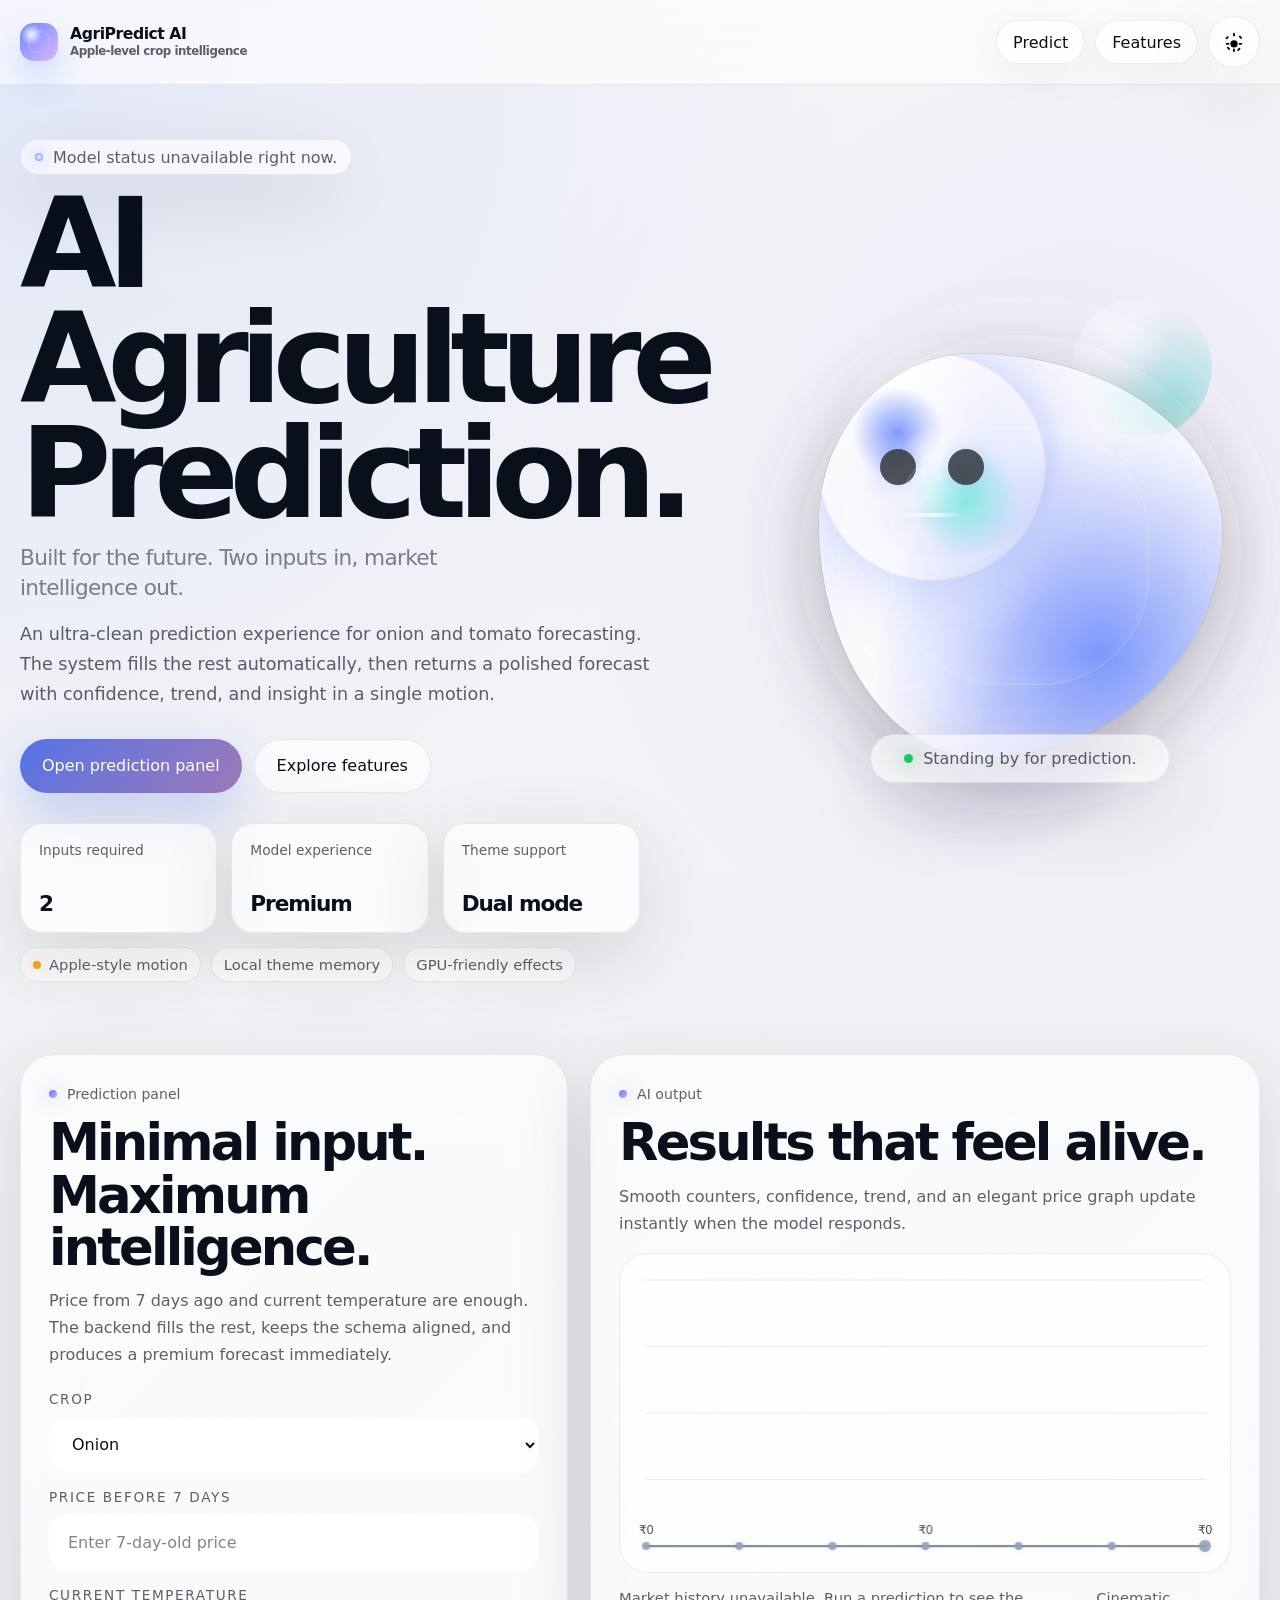
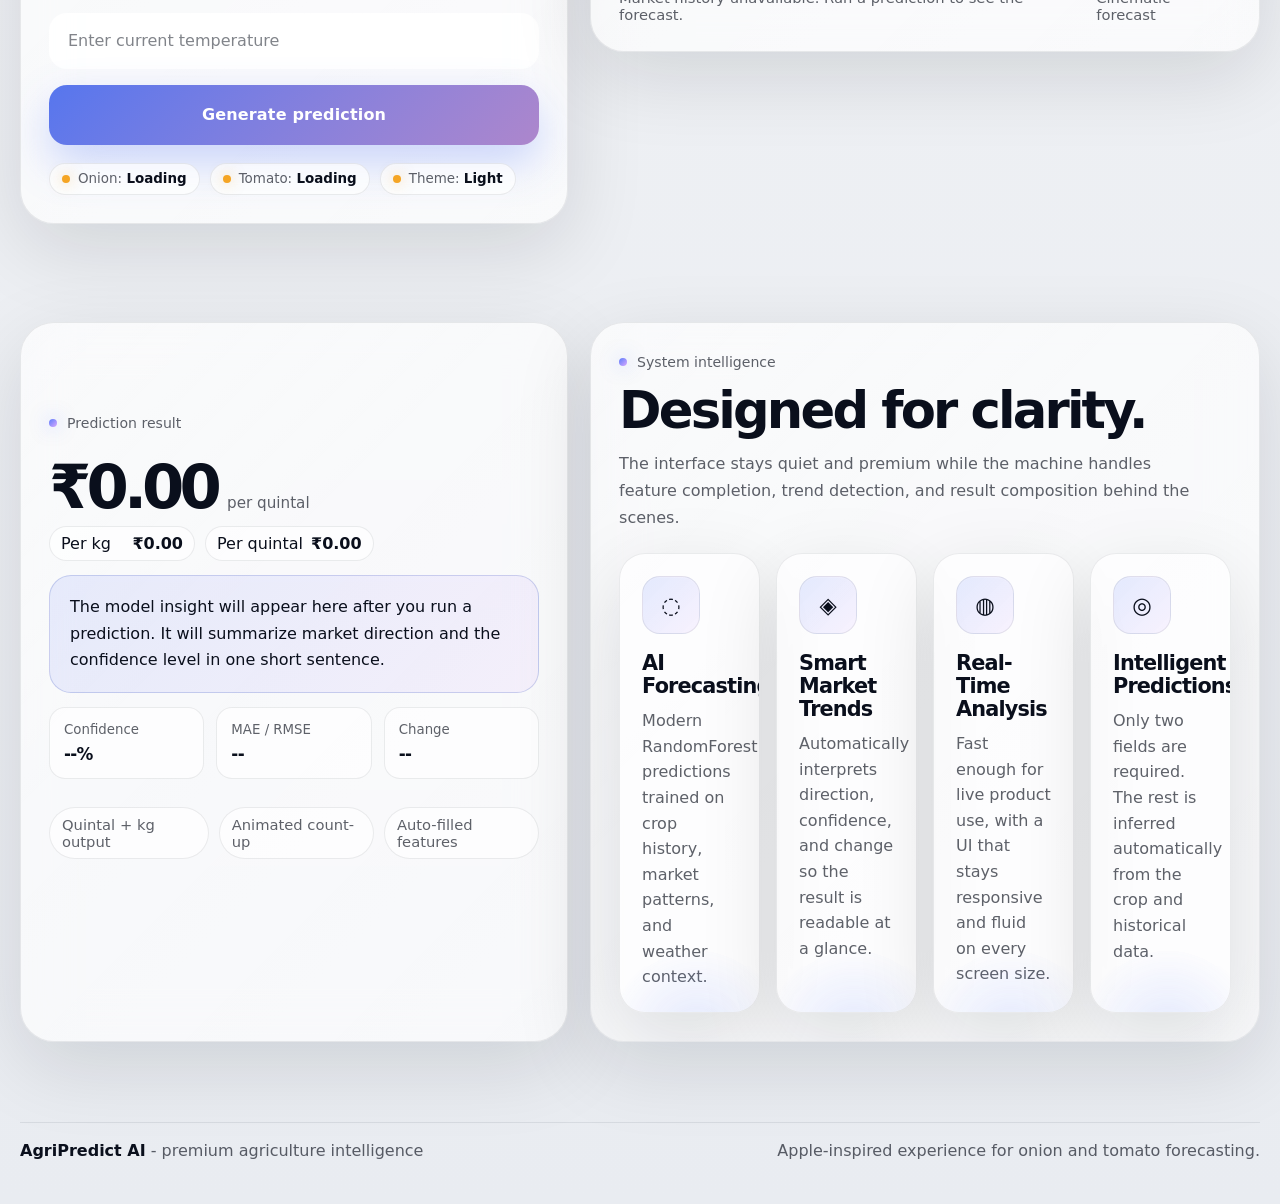
==== templates/index.html @ 0fb730ed "fix: avoid zero forecast fallback on render" ====
<!DOCTYPE html>
<html lang="en">
<head>
  <meta charset="UTF-8">
  <meta name="viewport" content="width=device-width, initial-scale=1.0">
  <meta name="color-scheme" content="light dark">
  <title>AgriPredict AI</title>
  <style>
    :root {
      --bg: #f4f5f7;
      --bg-2: #e9ecf1;
      --surface: rgba(255, 255, 255, 0.72);
      --surface-strong: rgba(255, 255, 255, 0.88);
      --text: #0a0f1c;
      --muted: rgba(10, 15, 28, 0.66);
      --line: rgba(10, 15, 28, 0.08);
      --shadow: 0 24px 80px rgba(10, 15, 28, 0.12);
      --glow: rgba(99, 102, 241, 0.16);
      --accent: #5b7cfa;
      --accent-2: #57d6c9;
      --accent-3: #d8a8ff;
      --success: #17c964;
      --warning: #f5a524;
      --radius-xl: 34px;
      --radius-lg: 26px;
      --radius-md: 18px;
      --container: 1240px;
    }

    html[data-theme="dark"] {
      --bg: #07080c;
      --bg-2: #11131a;
      --surface: rgba(10, 12, 18, 0.62);
      --surface-strong: rgba(14, 16, 24, 0.82);
      --text: #f5f7fb;
      --muted: rgba(245, 247, 251, 0.67);
      --line: rgba(255, 255, 255, 0.08);
      --shadow: 0 30px 90px rgba(0, 0, 0, 0.42);
      --glow: rgba(91, 124, 250, 0.24);
      --accent: #7b8cff;
      --accent-2: #5eead4;
      --accent-3: #c084fc;
    }

    * { box-sizing: border-box; }
    html, body { margin: 0; min-height: 100%; }
    html { scroll-behavior: smooth; }
    body {
      font-family: -apple-system, BlinkMacSystemFont, "SF Pro Display", "SF Pro Text", "Segoe UI", system-ui, sans-serif;
      background:
        radial-gradient(circle at top left, color-mix(in srgb, var(--accent) 12%, transparent) 0%, transparent 28%),
        radial-gradient(circle at 85% 15%, color-mix(in srgb, var(--accent-3) 12%, transparent) 0%, transparent 22%),
        linear-gradient(180deg, var(--bg) 0%, var(--bg-2) 100%);
      color: var(--text);
      overflow-x: hidden;
      text-rendering: optimizeLegibility;
      -webkit-font-smoothing: antialiased;
    }

    body::before {
      content: "";
      position: fixed;
      inset: 0;
      pointer-events: none;
      background:
        radial-gradient(circle at 20% 20%, rgba(255,255,255,0.08), transparent 24%),
        radial-gradient(circle at 80% 25%, rgba(255,255,255,0.05), transparent 22%),
        radial-gradient(circle at 50% 80%, rgba(255,255,255,0.06), transparent 20%);
      mix-blend-mode: screen;
      opacity: 0.5;
      z-index: 0;
    }

    body::after {
      content: "";
      position: fixed;
      inset: 0;
      pointer-events: none;
      background-image:
        linear-gradient(rgba(255,255,255,0.018) 1px, transparent 1px),
        linear-gradient(90deg, rgba(255,255,255,0.018) 1px, transparent 1px);
      background-size: 120px 120px;
      mask-image: radial-gradient(circle at center, black 20%, transparent 85%);
      opacity: 0.42;
      z-index: 0;
    }

    a { color: inherit; text-decoration: none; }
    button, input, select { font: inherit; }

    .app {
      position: relative;
      z-index: 1;
    }

    .container {
      width: min(var(--container), calc(100% - 40px));
      margin: 0 auto;
    }

    .topbar {
      position: sticky;
      top: 0;
      z-index: 20;
      backdrop-filter: blur(28px);
      background: color-mix(in srgb, var(--surface) 88%, transparent);
      border-bottom: 1px solid var(--line);
    }

    .topbar-inner {
      display: flex;
      align-items: center;
      justify-content: space-between;
      gap: 16px;
      padding: 16px 0;
    }

    .brand {
      display: inline-flex;
      align-items: center;
      gap: 12px;
      letter-spacing: -0.03em;
      font-weight: 700;
    }

    .brand-mark {
      width: 38px;
      height: 38px;
      border-radius: 14px;
      background:
        radial-gradient(circle at 30% 30%, rgba(255,255,255,0.9), transparent 28%),
        linear-gradient(135deg, color-mix(in srgb, var(--accent) 92%, white 8%), color-mix(in srgb, var(--accent-3) 84%, white 16%));
      box-shadow: 0 16px 32px color-mix(in srgb, var(--accent) 28%, transparent);
      position: relative;
      overflow: hidden;
      animation: brandFloat 5.5s ease-in-out infinite;
    }

    .brand-mark::after {
      content: "";
      position: absolute;
      inset: 8px;
      border-radius: 10px;
      border: 1px solid rgba(255,255,255,0.3);
      opacity: 0.55;
    }

    .brand-copy {
      display: flex;
      flex-direction: column;
      line-height: 1;
      align-items: flex-start;
    }

    .brand-copy strong {
      font-size: 0.98rem;
      font-weight: 700;
    }

    .brand-copy span {
      margin-top: 4px;
      font-size: 0.74rem;
      color: var(--muted);
    }

    .nav-actions {
      display: flex;
      align-items: center;
      gap: 10px;
    }

    .ghost-link, .theme-toggle {
      height: 44px;
      border: 1px solid var(--line);
      border-radius: 999px;
      padding: 0 16px;
      display: inline-flex;
      align-items: center;
      justify-content: center;
      gap: 10px;
      color: var(--text);
      background: color-mix(in srgb, var(--surface) 92%, transparent);
      backdrop-filter: blur(18px);
      box-shadow: 0 10px 40px rgba(0, 0, 0, 0.06);
      transition: transform 220ms ease, background 220ms ease, border-color 220ms ease;
    }

    .ghost-link:hover, .theme-toggle:hover {
      transform: translateY(-1px);
      border-color: color-mix(in srgb, var(--accent) 30%, var(--line));
    }

    .theme-toggle {
      width: 44px;
      padding: 0;
      cursor: pointer;
      position: relative;
      overflow: hidden;
    }

    .theme-toggle span {
      position: absolute;
      inset: 0;
      display: grid;
      place-items: center;
      transition: transform 360ms ease, opacity 360ms ease;
      font-size: 1rem;
    }

    html[data-theme="dark"] .theme-toggle .sun,
    html:not([data-theme="dark"]) .theme-toggle .moon { transform: translateY(18px); opacity: 0; }

    .hero {
      min-height: calc(100vh - 78px);
      display: grid;
      align-items: center;
      padding: 44px 0 28px;
    }

    .hero-grid {
      display: grid;
      grid-template-columns: minmax(0, 1.2fr) minmax(320px, 0.8fr);
      gap: 42px;
      align-items: center;
    }

    .eyebrow {
      display: inline-flex;
      align-items: center;
      gap: 10px;
      height: 36px;
      padding: 0 14px;
      border-radius: 999px;
      border: 1px solid var(--line);
      background: color-mix(in srgb, var(--surface) 88%, transparent);
      backdrop-filter: blur(18px);
      color: var(--muted);
      box-shadow: var(--shadow);
      transform: translateY(10px);
      animation: floatChip 4.5s ease-in-out infinite;
    }

    .eyebrow-dot {
      width: 8px;
      height: 8px;
      border-radius: 50%;
      background: radial-gradient(circle, white, var(--accent));
      box-shadow: 0 0 18px color-mix(in srgb, var(--accent) 70%, transparent);
    }

    .hero h1 {
      margin: 22px 0 0;
      font-size: clamp(3.25rem, 10vw, 7.8rem);
      line-height: 0.92;
      letter-spacing: -0.075em;
      max-width: 12ch;
      animation: textGlow 7s ease-in-out infinite;
    }

    .hero h1 .sub {
      display: block;
      margin-top: 12px;
      color: color-mix(in srgb, var(--muted) 80%, white 20%);
      font-size: clamp(1.05rem, 2vw, 1.35rem);
      letter-spacing: -0.03em;
      line-height: 1.35;
      max-width: 34ch;
      font-weight: 500;
    }

    .hero-copy {
      margin-top: 18px;
      max-width: 58ch;
      color: var(--muted);
      font-size: clamp(1rem, 1.4vw, 1.1rem);
      line-height: 1.7;
    }

    .hero-actions {
      margin-top: 30px;
      display: flex;
      flex-wrap: wrap;
      gap: 12px;
      align-items: center;
      align-content: center;
    }

    .primary-btn, .secondary-btn {
      position: relative;
      isolation: isolate;
      border: 0;
      height: 54px;
      border-radius: 999px;
      padding: 0 22px;
      cursor: pointer;
      transition: transform 220ms ease, box-shadow 220ms ease, opacity 220ms ease;
      overflow: hidden;
      display: inline-flex;
      align-items: center;
      justify-content: center;
      line-height: 1;
      white-space: nowrap;
    }

    .primary-btn {
      color: white;
      background: linear-gradient(135deg, color-mix(in srgb, var(--accent) 92%, black 8%), color-mix(in srgb, var(--accent-3) 72%, black 28%));
      box-shadow: 0 18px 50px color-mix(in srgb, var(--accent) 30%, transparent);
    }

    .secondary-btn {
      color: var(--text);
      border: 1px solid var(--line);
      background: color-mix(in srgb, var(--surface) 92%, transparent);
      backdrop-filter: blur(18px);
    }

    .primary-btn::before, .secondary-btn::before, .theme-switch::before {
      content: "";
      position: absolute;
      inset: -1px;
      background: linear-gradient(120deg, transparent 0%, rgba(255,255,255,0.38) 18%, transparent 40%);
      transform: translateX(-120%) skewX(-18deg);
      transition: transform 900ms ease;
      z-index: -1;
    }

    .primary-btn:hover, .secondary-btn:hover, .theme-switch:hover { transform: translateY(-2px); }
    .primary-btn:hover::before, .secondary-btn:hover::before, .theme-switch:hover::before { transform: translateX(120%) skewX(-18deg); }

    .hero-meta {
      margin-top: 30px;
      display: grid;
      grid-template-columns: repeat(3, minmax(0, 1fr));
      gap: 14px;
      max-width: 620px;
    }

    .meta-card {
      padding: 18px;
      border-radius: 22px;
      background: color-mix(in srgb, var(--surface) 90%, transparent);
      border: 1px solid var(--line);
      box-shadow: var(--shadow);
      backdrop-filter: blur(20px);
      min-height: 110px;
      display: flex;
      flex-direction: column;
      justify-content: space-between;
      text-align: left;
      animation: riseSoft 6s ease-in-out infinite;
    }

    .meta-card:nth-child(2) { animation-delay: 0.9s; }
    .meta-card:nth-child(3) { animation-delay: 1.8s; }

    .meta-card strong {
      display: block;
      font-size: 1.35rem;
      letter-spacing: -0.05em;
      margin-top: 28px;
      line-height: 1;
    }

    .meta-card span {
      font-size: 0.86rem;
      color: var(--muted);
    }

    .hero-visual {
      position: relative;
      min-height: 680px;
      display: grid;
      place-items: center;
      perspective: 1400px;
      transform-style: preserve-3d;
      animation: sway 9s ease-in-out infinite;
    }

    .orb-layer {
      position: absolute;
      inset: 0;
      pointer-events: none;
      transform-style: preserve-3d;
    }

    .orb {
      position: absolute;
      border-radius: 50%;
      filter: blur(0);
      transform-style: preserve-3d;
    }

    .orb.one {
      width: 220px;
      height: 220px;
      top: 18%;
      left: 12%;
      background: radial-gradient(circle at 32% 28%, rgba(255,255,255,0.85), rgba(255,255,255,0.06) 36%, transparent 58%), radial-gradient(circle at 70% 70%, rgba(91,124,250,0.56), transparent 60%);
      opacity: 0.85;
      filter: blur(2px);
      animation: drift 15s ease-in-out infinite;
    }

    .orb.two {
      width: 140px;
      height: 140px;
      right: 10%;
      top: 12%;
      background: radial-gradient(circle at 30% 30%, rgba(255,255,255,0.92), rgba(255,255,255,0.08) 40%, transparent 68%), radial-gradient(circle at 72% 72%, rgba(87,214,201,0.7), transparent 62%);
      opacity: 0.7;
      animation: drift 18s ease-in-out infinite reverse;
    }

    .orb.three {
      width: 320px;
      height: 320px;
      bottom: 6%;
      left: 8%;
      background: radial-gradient(circle at 35% 35%, rgba(255,255,255,0.36), rgba(255,255,255,0.04) 35%, transparent 60%), radial-gradient(circle at 68% 68%, rgba(216,168,255,0.36), transparent 64%);
      opacity: 0.45;
      filter: blur(10px);
      animation: drift 20s ease-in-out infinite;
    }

    .ai-core {
      position: relative;
      width: min(100%, 480px);
      aspect-ratio: 1 / 1;
      display: grid;
      place-items: center;
      transform: none;
      animation: floatCore 7s ease-in-out infinite;
    }

    .ai-shell {
      position: absolute;
      inset: 8%;
      border-radius: 38% 62% 60% 40% / 42% 44% 56% 58%;
      background:
        radial-gradient(circle at 30% 30%, rgba(255,255,255,0.95), rgba(255,255,255,0.16) 16%, transparent 40%),
        radial-gradient(circle at 70% 75%, color-mix(in srgb, var(--accent) 80%, white 20%), transparent 55%),
        linear-gradient(145deg, color-mix(in srgb, var(--surface) 86%, transparent), color-mix(in srgb, var(--surface-strong) 74%, transparent));
      box-shadow:
        inset 0 1px 0 rgba(255,255,255,0.44),
        inset 0 -26px 70px rgba(255,255,255,0.04),
        0 24px 80px rgba(0,0,0,0.24),
        0 0 0 1px var(--line);
      backdrop-filter: blur(26px);
      overflow: hidden;
      animation: breathe 6s ease-in-out infinite;
    }

    .ai-shell::before {
      content: "";
      position: absolute;
      inset: -10%;
      background:
        linear-gradient(115deg, transparent 24%, rgba(255,255,255,0.28) 45%, transparent 56%),
        radial-gradient(circle at 50% 50%, transparent 46%, rgba(255,255,255,0.1) 72%, transparent 74%);
      opacity: 0.9;
      animation: scan 6s linear infinite;
    }

    .ai-shell::after {
      content: "";
      position: absolute;
      inset: 18%;
      border-radius: 42%;
      border: 1px solid rgba(255,255,255,0.25);
      box-shadow: inset 0 0 30px rgba(255,255,255,0.08);
    }

    .ai-face {
      position: relative;
      width: 56%;
      aspect-ratio: 1;
      border-radius: 50%;
      background:
        radial-gradient(circle at 50% 45%, rgba(255,255,255,0.8), rgba(255,255,255,0.08) 18%, transparent 36%),
        radial-gradient(circle at 35% 35%, rgba(91,124,250,0.8), transparent 22%),
        radial-gradient(circle at 65% 65%, rgba(94,234,212,0.7), transparent 26%);
      box-shadow:
        0 0 0 1px rgba(255,255,255,0.18),
        0 0 70px color-mix(in srgb, var(--accent) 38%, transparent),
        inset 0 0 40px rgba(255,255,255,0.06);
      overflow: hidden;
      animation: faceFloat 4.8s ease-in-out infinite;
    }

    .ai-face::before,
    .ai-face::after {
      content: "";
      position: absolute;
      top: 42%;
      width: 16%;
      height: 16%;
      border-radius: 50%;
      background: color-mix(in srgb, var(--text) 80%, white 20%);
      box-shadow: 0 0 24px color-mix(in srgb, var(--accent) 42%, transparent);
      opacity: 0.9;
    }

    .ai-face::before { left: 27%; }
    .ai-face::after { right: 27%; }

    .ai-mouth {
      position: absolute;
      left: 50%;
      bottom: 28%;
      width: 26%;
      height: 4px;
      border-radius: 999px;
      transform: translateX(-50%);
      background: linear-gradient(90deg, transparent, rgba(255,255,255,0.92), transparent);
      box-shadow: 0 0 18px color-mix(in srgb, var(--accent) 44%, transparent);
      opacity: 0.75;
      animation: pulseMouth 2.4s ease-in-out infinite;
    }

    .ai-rings {
      position: absolute;
      inset: 0;
      display: grid;
      place-items: center;
      pointer-events: none;
    }

    .ring {
      position: absolute;
      border-radius: 50%;
      border: 1px solid rgba(255,255,255,0.18);
      box-shadow: 0 0 40px rgba(91,124,250,0.08), inset 0 0 18px rgba(255,255,255,0.06);
      animation: spin 18s linear infinite;
    }

    .ring.r1 { width: 76%; height: 76%; }
    .ring.r2 { width: 92%; height: 92%; animation-duration: 28s; animation-direction: reverse; }
    .ring.r3 { width: 108%; height: 108%; opacity: 0.48; animation-duration: 38s; }

    .ai-label {
      position: absolute;
      left: 50%;
      bottom: 12px;
      transform: translateX(-50%);
      min-width: min(86%, 300px);
      padding: 14px 18px;
      border-radius: 999px;
      border: 1px solid var(--line);
      background: color-mix(in srgb, var(--surface) 92%, transparent);
      backdrop-filter: blur(18px);
      text-align: center;
      color: var(--muted);
      box-shadow: var(--shadow);
      display: flex;
      align-items: center;
      justify-content: center;
      gap: 10px;
    }

    .label-dot {
      width: 9px;
      height: 9px;
      border-radius: 50%;
      background: var(--success);
      box-shadow: 0 0 18px color-mix(in srgb, var(--success) 60%, transparent);
    }

    .section {
      padding: 44px 0;
    }

    .panel-grid {
      display: grid;
      grid-template-columns: minmax(0, 0.9fr) minmax(0, 1.1fr);
      gap: 22px;
      align-items: start;
    }

    .glass-card {
      position: relative;
      border: 1px solid var(--line);
      border-radius: var(--radius-xl);
      background: color-mix(in srgb, var(--surface) 92%, transparent);
      backdrop-filter: blur(24px);
      box-shadow: var(--shadow);
      overflow: hidden;
      transition: transform 240ms ease, border-color 240ms ease, box-shadow 240ms ease;
    }

    .glass-card:hover {
      transform: translateY(-4px);
      border-color: color-mix(in srgb, var(--accent) 24%, var(--line));
      box-shadow: 0 34px 90px rgba(0, 0, 0, 0.18);
    }

    .glass-card::before {
      content: "";
      position: absolute;
      inset: 0;
      background: linear-gradient(135deg, rgba(255,255,255,0.16), transparent 40%, rgba(255,255,255,0.08));
      pointer-events: none;
      opacity: 0.75;
    }

    .glass-card-inner {
      position: relative;
      padding: 28px;
    }

    .glass-card-inner > * {
      animation: contentRise 850ms cubic-bezier(0.2, 0.8, 0.2, 1) both;
    }

    .glass-card-inner > *:nth-child(2) { animation-delay: 60ms; }
    .glass-card-inner > *:nth-child(3) { animation-delay: 120ms; }
    .glass-card-inner > *:nth-child(4) { animation-delay: 180ms; }

    .section-kicker {
      display: inline-flex;
      align-items: center;
      gap: 10px;
      font-size: 0.88rem;
      color: var(--muted);
      margin-bottom: 14px;
    }

    .section-kicker::before {
      content: "";
      width: 8px;
      height: 8px;
      border-radius: 50%;
      background: linear-gradient(135deg, var(--accent), var(--accent-3));
      box-shadow: 0 0 18px color-mix(in srgb, var(--accent) 50%, transparent);
    }

    .section-title {
      margin: 0;
      font-size: clamp(2rem, 4vw, 3.2rem);
      line-height: 1.02;
      letter-spacing: -0.055em;
    }

    .section-copy {
      margin: 14px 0 0;
      color: var(--muted);
      line-height: 1.7;
      max-width: 58ch;
    }

    .form-grid {
      display: grid;
      gap: 16px;
      margin-top: 22px;
    }

    .field {
      display: grid;
      gap: 10px;
    }

    .field label {
      font-size: 0.85rem;
      text-transform: uppercase;
      letter-spacing: 0.12em;
      color: var(--muted);
    }

    .input-shell {
      position: relative;
    }

    .input-shell::after {
      content: "";
      position: absolute;
      inset: 0;
      border-radius: 18px;
      padding: 1px;
      background: linear-gradient(135deg, rgba(255,255,255,0.16), transparent 50%, rgba(255,255,255,0.12));
      -webkit-mask: linear-gradient(#000 0 0) content-box, linear-gradient(#000 0 0);
      -webkit-mask-composite: xor;
      mask-composite: exclude;
      pointer-events: none;
    }

    .input-shell input, .input-shell select {
      width: 100%;
      height: 56px;
      border: 1px solid rgba(255,255,255,0.04);
      border-radius: 18px;
      background: color-mix(in srgb, var(--surface-strong) 96%, transparent);
      color: var(--text);
      padding: 0 18px;
      outline: none;
      box-shadow: inset 0 1px 0 rgba(255,255,255,0.08);
      transition: transform 180ms ease, box-shadow 180ms ease, border-color 180ms ease;
    }

    .input-shell input::placeholder { color: color-mix(in srgb, var(--muted) 78%, transparent); }
    .input-shell input:focus, .input-shell select:focus {
      border-color: color-mix(in srgb, var(--accent) 40%, var(--line));
      box-shadow: 0 0 0 6px color-mix(in srgb, var(--accent) 15%, transparent), inset 0 1px 0 rgba(255,255,255,0.08);
      transform: translateY(-1px);
    }

    .predict-btn {
      width: 100%;
      height: 60px;
      border: 0;
      border-radius: 18px;
      cursor: pointer;
      color: white;
      font-weight: 700;
      letter-spacing: 0.01em;
      background: linear-gradient(135deg, color-mix(in srgb, var(--accent) 95%, black 5%), color-mix(in srgb, var(--accent-3) 80%, black 20%));
      box-shadow: 0 18px 44px color-mix(in srgb, var(--accent) 30%, transparent);
      transition: transform 180ms ease, box-shadow 180ms ease, opacity 180ms ease;
      position: relative;
      overflow: hidden;
    }

    .predict-btn span { position: relative; z-index: 1; }
    .predict-btn .loader {
      display: none;
      width: 18px;
      height: 18px;
      border-radius: 50%;
      border: 2px solid rgba(255,255,255,0.28);
      border-top-color: white;
      animation: spin 0.9s linear infinite;
      margin-right: 10px;
      vertical-align: middle;
    }
    .predict-btn.is-loading .loader { display: inline-block; }
    .predict-btn.is-loading { opacity: 0.92; cursor: progress; }

    .status-row {
      display: flex;
      flex-wrap: wrap;
      gap: 10px;
      margin-top: 18px;
    }

    .status-chip {
      height: 32px;
      display: inline-flex;
      align-items: center;
      gap: 8px;
      padding: 0 12px;
      border-radius: 999px;
      border: 1px solid var(--line);
      background: color-mix(in srgb, var(--surface) 92%, transparent);
      color: var(--muted);
      font-size: 0.84rem;
      line-height: 1;
    }

    .status-chip strong { color: var(--text); }
    .status-dot {
      width: 8px;
      height: 8px;
      border-radius: 50%;
      background: var(--warning);
      box-shadow: 0 0 14px color-mix(in srgb, var(--warning) 50%, transparent);
    }
    .status-chip.ready .status-dot { background: var(--success); box-shadow: 0 0 14px color-mix(in srgb, var(--success) 50%, transparent); }

    .results-layout {
      display: grid;
      grid-template-columns: minmax(0, 0.9fr) minmax(0, 1.1fr);
      gap: 22px;
      margin-top: 10px;
      align-items: stretch;
    }

    .price-hero {
      display: grid;
      gap: 14px;
      padding-top: 0;
    }

    .price-value {
      display: flex;
      align-items: baseline;
      gap: 10px;
      flex-wrap: wrap;
    }

    .price-main {
      display: flex;
      align-items: baseline;
      gap: 10px;
      flex-wrap: wrap;
    }

    .price-value strong {
      font-size: clamp(2.2rem, 5vw, 3.8rem);
      letter-spacing: -0.08em;
      line-height: 0.95;
      animation: countGlow 6s ease-in-out infinite;
    }

    .price-value span {
      font-size: 0.95rem;
      color: var(--muted);
    }

    .price-unit {
      display: inline-flex;
      align-items: baseline;
      gap: 8px;
      font-size: 1rem;
      color: var(--muted);
      white-space: nowrap;
    }

    .price-unit strong {
      font-size: 1.05rem;
      letter-spacing: -0.04em;
      line-height: 1;
      animation: countGlow 6s ease-in-out infinite;
    }

    .price-secondary {
      display: flex;
      gap: 10px;
      margin-top: -4px;
      flex-wrap: wrap;
    }

    .price-secondary .pill {
      justify-content: space-between;
      min-width: 146px;
      padding: 7px 11px;
    }

    .insight {
      padding: 18px 18px 18px 20px;
      border-radius: 22px;
      background: linear-gradient(135deg, color-mix(in srgb, var(--accent) 12%, transparent), color-mix(in srgb, var(--accent-3) 12%, transparent));
      border: 1px solid color-mix(in srgb, var(--accent) 18%, var(--line));
      color: var(--text);
      line-height: 1.65;
    }

    .mini-stats {
      display: grid;
      grid-template-columns: repeat(3, minmax(0, 1fr));
      gap: 12px;
    }

    .stat {
      padding: 12px 14px;
      border-radius: 16px;
      border: 1px solid var(--line);
      background: color-mix(in srgb, var(--surface) 92%, transparent);
      display: flex;
      flex-direction: column;
      justify-content: center;
      min-height: 72px;
    }

    .stat small {
      display: block;
      color: var(--muted);
      margin-bottom: 8px;
      line-height: 1.2;
    }

    .stat strong {
      font-size: 1.05rem;
      letter-spacing: -0.04em;
      line-height: 1;
    }

    .compact-result {
      position: sticky;
      top: 92px;
      z-index: 2;
    }

    .compact-result .glass-card-inner {
      padding: 22px;
    }

    .chart-card {
      display: grid;
      gap: 16px;
      min-height: 100%;
    }

    .chart-wrap {
      position: relative;
      height: 320px;
      border-radius: 28px;
      overflow: hidden;
      background:
        radial-gradient(circle at 30% 25%, rgba(255,255,255,0.1), transparent 24%),
        linear-gradient(180deg, color-mix(in srgb, var(--surface-strong) 82%, transparent), color-mix(in srgb, var(--surface) 92%, transparent));
      border: 1px solid var(--line);
      animation: chartFloat 7s ease-in-out infinite;
    }

    canvas {
      display: block;
      width: 100%;
      height: 100%;
    }

    .chart-caption {
      display: flex;
      justify-content: space-between;
      gap: 16px;
      color: var(--muted);
      font-size: 0.92rem;
    }

    .features-grid {
      display: grid;
      grid-template-columns: repeat(4, minmax(0, 1fr));
      gap: 16px;
      margin-top: 22px;
    }

    .feature {
      min-height: 220px;
      padding: 22px;
      border-radius: 26px;
      border: 1px solid var(--line);
      background: color-mix(in srgb, var(--surface) 90%, transparent);
      backdrop-filter: blur(22px);
      box-shadow: var(--shadow);
      position: relative;
      overflow: hidden;
      transform-style: preserve-3d;
      transition: transform 180ms ease, border-color 180ms ease;
      animation: featureRise 8s ease-in-out infinite;
    }

    .feature:nth-child(2) { animation-delay: 0.4s; }
    .feature:nth-child(3) { animation-delay: 0.8s; }
    .feature:nth-child(4) { animation-delay: 1.2s; }

    .feature::before {
      content: "";
      position: absolute;
      inset: auto -20% -25% auto;
      width: 180px;
      height: 180px;
      border-radius: 50%;
      background: radial-gradient(circle, color-mix(in srgb, var(--accent) 20%, transparent), transparent 70%);
      filter: blur(4px);
      opacity: 0.8;
    }

    .feature:hover {
      transform: translateY(-4px);
      border-color: color-mix(in srgb, var(--accent) 30%, var(--line));
    }

    .feature-icon {
      width: 58px;
      height: 58px;
      border-radius: 18px;
      display: grid;
      place-items: center;
      background: linear-gradient(135deg, color-mix(in srgb, var(--accent) 16%, transparent), color-mix(in srgb, var(--accent-3) 14%, transparent));
      border: 1px solid var(--line);
      margin-bottom: 18px;
      box-shadow: inset 0 1px 0 rgba(255,255,255,0.12);
      font-size: 1.4rem;
    }

    .feature h3 {
      margin: 0 0 10px;
      font-size: 1.3rem;
      letter-spacing: -0.04em;
      line-height: 1.1;
    }

    .feature p {
      margin: 0;
      color: var(--muted);
      line-height: 1.6;
    }

    .footer {
      padding: 36px 0 44px;
      color: var(--muted);
    }

    .footer-inner {
      display: flex;
      align-items: center;
      justify-content: space-between;
      gap: 16px;
      padding-top: 18px;
      border-top: 1px solid var(--line);
      flex-wrap: wrap;
    }

    .footer strong { color: var(--text); }

    .reveal {
      opacity: 0;
      transform: translateY(24px);
      filter: blur(10px);
      transition: opacity 900ms cubic-bezier(0.2, 0.8, 0.2, 1), transform 900ms cubic-bezier(0.2, 0.8, 0.2, 1), filter 900ms cubic-bezier(0.2, 0.8, 0.2, 1);
    }

    .reveal.visible {
      opacity: 1;
      transform: translateY(0);
      filter: blur(0);
    }

    .theme-switch {
      width: 52px;
      height: 52px;
      border-radius: 50%;
      border: 1px solid var(--line);
      background: color-mix(in srgb, var(--surface) 92%, transparent);
      display: inline-grid;
      place-items: center;
      cursor: pointer;
      box-shadow: var(--shadow);
      position: relative;
      overflow: hidden;
    }

    .theme-switch svg {
      width: 22px;
      height: 22px;
      fill: currentColor;
      transition: transform 400ms ease, opacity 300ms ease;
    }

    .theme-switch .icon-dark { opacity: 0; transform: rotate(-90deg) scale(0.6); position: absolute; }
    html[data-theme="dark"] .theme-switch .icon-light { opacity: 0; transform: rotate(90deg) scale(0.6); }
    html[data-theme="dark"] .theme-switch .icon-dark { opacity: 1; transform: rotate(0deg) scale(1); }

    .hint-line {
      margin-top: 14px;
      display: flex;
      gap: 10px;
      align-items: center;
      color: var(--muted);
      font-size: 0.92rem;
    }

    .pill {
      display: inline-flex;
      align-items: center;
      gap: 8px;
      padding: 8px 12px;
      border-radius: 999px;
      border: 1px solid var(--line);
      background: color-mix(in srgb, var(--surface) 92%, transparent);
      animation: pillPulse 8s ease-in-out infinite;
    }

    .sparkline {
      position: absolute;
      inset: 0;
      opacity: 0.88;
      pointer-events: none;
    }

    .mobile-only { display: none; }

    @media (max-width: 1120px) {
      .hero-grid, .panel-grid, .results-layout {
        grid-template-columns: 1fr;
      }
      .hero-visual {
        min-height: 540px;
      }
      .features-grid {
        grid-template-columns: repeat(2, minmax(0, 1fr));
      }
    }

    @media (max-width: 720px) {
      .container { width: min(var(--container), calc(100% - 28px)); }
      .topbar-inner { padding: 12px 0; }
      .ghost-link { display: none; }
      .hero { padding-top: 28px; }
      .hero h1 { max-width: 10ch; }
      .hero-meta { grid-template-columns: 1fr; }
      .features-grid { grid-template-columns: 1fr; }
      .mini-stats { grid-template-columns: 1fr; }
      .ai-core { width: min(100%, 360px); }
      .hero-visual { min-height: 420px; }
      .glass-card-inner { padding: 22px; }
      .chart-wrap { height: 260px; }
      .footer-inner { flex-direction: column; align-items: flex-start; }
      .mobile-only { display: inline; }
    }

    @media (prefers-reduced-motion: reduce) {
      *, *::before, *::after {
        animation-duration: 0.001ms !important;
        animation-iteration-count: 1 !important;
        transition-duration: 0.001ms !important;
        scroll-behavior: auto !important;
      }
    }

    @keyframes drift {
      0%, 100% { transform: translate3d(0, 0, 0) scale(1); }
      25% { transform: translate3d(14px, -18px, 0) scale(1.03); }
      50% { transform: translate3d(-12px, 10px, 0) scale(0.98); }
      75% { transform: translate3d(10px, 16px, 0) scale(1.02); }
    }

    @keyframes breathe {
      0%, 100% { transform: scale(1); }
      50% { transform: scale(1.025); }
    }

    @keyframes faceFloat {
      0%, 100% { transform: translateY(0px); }
      50% { transform: translateY(-9px); }
    }

    @keyframes spin {
      from { transform: rotate(0deg); }
      to { transform: rotate(360deg); }
    }

    @keyframes scan {
      0% { transform: translateY(-20%) rotate(12deg); opacity: 0.2; }
      50% { opacity: 0.72; }
      100% { transform: translateY(20%) rotate(12deg); opacity: 0.24; }
    }

    @keyframes pulseMouth {
      0%, 100% { transform: translateX(-50%) scaleX(1); opacity: 0.7; }
      50% { transform: translateX(-50%) scaleX(0.72); opacity: 1; }
    }

    @keyframes brandFloat {
      0%, 100% { transform: translateY(0); }
      50% { transform: translateY(-3px); }
    }

    @keyframes floatChip {
      0%, 100% { transform: translateY(10px); }
      50% { transform: translateY(4px); }
    }

    @keyframes textGlow {
      0%, 100% { text-shadow: 0 0 0 rgba(0,0,0,0); }
      50% { text-shadow: 0 0 28px color-mix(in srgb, var(--accent) 16%, transparent); }
    }

    @keyframes riseSoft {
      0%, 100% { transform: translateY(0); }
      50% { transform: translateY(-4px); }
    }

    @keyframes sway {
      0%, 100% { transform: translateY(0) rotateY(0deg); }
      50% { transform: translateY(-6px) rotateY(-3deg); }
    }

    @keyframes floatCore {
      0%, 100% { transform: translateY(0px); }
      50% { transform: translateY(-8px); }
    }

    @keyframes revealUp {
      from { opacity: 0; transform: translateY(24px) scale(0.98); filter: blur(10px); }
      to { opacity: 1; transform: translateY(0) scale(1); filter: blur(0); }
    }

    @keyframes contentRise {
      from { opacity: 0; transform: translateY(18px); }
      to { opacity: 1; transform: translateY(0); }
    }

    @keyframes chartFloat {
      0%, 100% { transform: translateY(0); }
      50% { transform: translateY(-5px); }
    }

    @keyframes featureRise {
      0%, 100% { transform: translateY(0); }
      50% { transform: translateY(-4px); }
    }

    @keyframes countGlow {
      0%, 100% { filter: drop-shadow(0 0 0 rgba(0,0,0,0)); }
      50% { filter: drop-shadow(0 0 18px color-mix(in srgb, var(--accent) 20%, transparent)); }
    }

    @keyframes pillPulse {
      0%, 100% { transform: translateY(0); }
      50% { transform: translateY(-2px); }
    }
  </style>
</head>
<body>
  <div class="app">
    <header class="topbar">
      <div class="container topbar-inner">
        <a class="brand" href="#top" aria-label="AgriPredict AI home">
          <span class="brand-mark" aria-hidden="true"></span>
          <span class="brand-copy">
            <strong>AgriPredict AI</strong>
            <span>Apple-level crop intelligence</span>
          </span>
        </a>

        <div class="nav-actions">
          <a class="ghost-link" href="#predict">Predict</a>
          <a class="ghost-link" href="#features">Features</a>
          <button class="theme-switch" id="themeSwitch" type="button" aria-label="Toggle theme">
            <svg class="icon-light" viewBox="0 0 24 24" aria-hidden="true">
              <path d="M12 2a1 1 0 0 1 1 1v2a1 1 0 1 1-2 0V3a1 1 0 0 1 1-1Zm0 16a4 4 0 1 0 0-8 4 4 0 0 0 0 8Zm8-5a1 1 0 1 1 0 2h-2a1 1 0 1 1 0-2h2ZM6 13a1 1 0 1 1 0 2H4a1 1 0 1 1 0-2h2Zm11.657-7.657a1 1 0 0 1 1.414 0l1.414 1.414a1 1 0 0 1-1.414 1.414l-1.414-1.414a1 1 0 0 1 0-1.414ZM4.515 17.485a1 1 0 0 1 1.414 0l1.414 1.414a1 1 0 1 1-1.414 1.414l-1.414-1.414a1 1 0 0 1 0-1.414ZM12 19a1 1 0 0 1 1 1v2a1 1 0 1 1-2 0v-2a1 1 0 0 1 1-1ZM5.929 5.929a1 1 0 0 1 0 1.414L4.515 8.757A1 1 0 1 1 3.1 7.343l1.414-1.414a1 1 0 0 1 1.415 0Zm12.728 12.728a1 1 0 0 1 0 1.414l-1.414 1.414a1 1 0 0 1-1.414-1.414l1.414-1.414a1 1 0 0 1 1.414 0Z"></path>
            </svg>
            <svg class="icon-dark" viewBox="0 0 24 24" aria-hidden="true">
              <path d="M21 13.3A8.5 8.5 0 0 1 10.7 3a1 1 0 0 0-1.2 1.2A7 7 0 1 0 19.8 14.5a1 1 0 0 0-1.2-1.2Z"></path>
            </svg>
          </button>
        </div>
      </div>
    </header>

    <main id="top">
      <section class="hero">
        <div class="container hero-grid">
          <div class="reveal" data-reveal>
            <div class="eyebrow"><span class="eyebrow-dot"></span><span id="modelStatusText">Checking intelligence layer...</span></div>
            <h1>AI Agriculture Prediction.<span class="sub">Built for the future. Two inputs in, market intelligence out.</span></h1>
            <p class="hero-copy">An ultra-clean prediction experience for onion and tomato forecasting. The system fills the rest automatically, then returns a polished forecast with confidence, trend, and insight in a single motion.</p>
            <div class="hero-actions">
              <a href="#predict" class="primary-btn">Open prediction panel</a>
              <a href="#features" class="secondary-btn">Explore features</a>
            </div>
            <div class="hero-meta">
              <div class="meta-card">
                <span>Inputs required</span>
                <strong>2</strong>
              </div>
              <div class="meta-card">
                <span>Model experience</span>
                <strong>Premium</strong>
              </div>
              <div class="meta-card">
                <span>Theme support</span>
                <strong>Dual mode</strong>
              </div>
            </div>
            <div class="hint-line">
              <span class="pill"><span class="status-dot"></span> Apple-style motion</span>
              <span class="pill">Local theme memory</span>
              <span class="pill">GPU-friendly effects</span>
            </div>
          </div>

          <div class="hero-visual reveal" data-reveal>
            <div class="orb-layer" aria-hidden="true">
              <div class="orb one"></div>
              <div class="orb two"></div>
              <div class="orb three"></div>
            </div>

            <div class="ai-core" id="aiCore">
              <div class="ai-rings">
                <div class="ring r1"></div>
                <div class="ring r2"></div>
                <div class="ring r3"></div>
              </div>
              <div class="ai-shell">
                <div class="ai-face">
                  <div class="ai-mouth"></div>
                </div>
              </div>
              <div class="ai-label" id="aiLabel">
                <span class="label-dot"></span>
                <span id="aiMessage">Standing by for prediction.</span>
              </div>
            </div>
          </div>
        </div>
      </section>

      <section class="section" id="predict">
        <div class="container panel-grid">
          <div class="glass-card reveal" data-reveal>
            <div class="glass-card-inner">
              <div class="section-kicker">Prediction panel</div>
              <h2 class="section-title">Minimal input. Maximum intelligence.</h2>
              <p class="section-copy">Price from 7 days ago and current temperature are enough. The backend fills the rest, keeps the schema aligned, and produces a premium forecast immediately.</p>

              <div class="form-grid">
                <div class="field">
                  <label for="commodity">Crop</label>
                  <div class="input-shell"><select id="commodity"><option value="Onion">Onion</option><option value="Tomato">Tomato</option></select></div>
                </div>
                <div class="field">
                  <label for="priceLag7">Price before 7 days</label>
                  <div class="input-shell"><input id="priceLag7" type="number" min="0" step="0.01" placeholder="Enter 7-day-old price"></div>
                </div>
                <div class="field">
                  <label for="tempMean">Current temperature</label>
                  <div class="input-shell"><input id="tempMean" type="number" step="0.1" placeholder="Enter current temperature"></div>
                </div>
                <button class="predict-btn" id="predictBtn" type="button"><span class="loader" aria-hidden="true"></span><span>Generate prediction</span></button>
              </div>

              <div class="status-row" aria-live="polite">
                <div class="status-chip" id="onionChip"><span class="status-dot"></span><span>Onion: <strong>Loading</strong></span></div>
                <div class="status-chip" id="tomatoChip"><span class="status-dot"></span><span>Tomato: <strong>Loading</strong></span></div>
                <div class="status-chip"><span class="status-dot"></span><span>Theme: <strong id="themeStateText">Auto</strong></span></div>
              </div>
            </div>
          </div>

          <div class="glass-card reveal" data-reveal>
            <div class="glass-card-inner chart-card">
              <div>
                <div class="section-kicker">AI output</div>
                <h2 class="section-title">Results that feel alive.</h2>
                <p class="section-copy">Smooth counters, confidence, trend, and an elegant price graph update instantly when the model responds.</p>
              </div>

              <div class="chart-wrap">
                <canvas id="forecastCanvas"></canvas>
              </div>

              <div class="chart-caption">
                <span id="chartCaptionLeft">Waiting for your input.</span>
                <span id="chartCaptionRight">Cinematic forecast</span>
              </div>
            </div>
          </div>
        </div>
      </section>

      <section class="section" id="resultsTab">
        <div class="container results-layout">
          <div class="glass-card reveal" data-reveal>
            <div class="glass-card-inner price-hero compact-result">
              <div class="section-kicker">Prediction result</div>
              <div class="price-value">
                <div class="price-main">
                  <strong id="priceAmount">₹0.00</strong>
                  <span id="trendText">per quintal</span>
                </div>
              </div>
              <div class="price-secondary">
                <div class="pill">Per kg <strong id="kgPrice">₹0.00</strong></div>
                <div class="pill">Per quintal <strong id="quintalPrice">₹0.00</strong></div>
              </div>
              <div class="insight" id="insightText">The model insight will appear here after you run a prediction. It will summarize market direction and the confidence level in one short sentence.</div>
              <div class="mini-stats">
                <div class="stat"><small>Confidence</small><strong id="confidenceValue">--%</strong></div>
                <div class="stat"><small>MAE / RMSE</small><strong id="errorValue">--</strong></div>
                <div class="stat"><small>Change</small><strong id="changeValue">--</strong></div>
              </div>
              <div class="hint-line">
                <span class="pill">Quintal + kg output</span>
                <span class="pill">Animated count-up</span>
                <span class="pill">Auto-filled features</span>
              </div>
            </div>
          </div>

          <div class="glass-card reveal" data-reveal>
            <div class="glass-card-inner">
              <div class="section-kicker">System intelligence</div>
              <h2 class="section-title">Designed for clarity.</h2>
              <p class="section-copy">The interface stays quiet and premium while the machine handles feature completion, trend detection, and result composition behind the scenes.</p>
              <div class="features-grid" id="features">
                <article class="feature">
                  <div class="feature-icon">◌</div>
                  <h3>AI Forecasting</h3>
                  <p>Modern RandomForest predictions trained on crop history, market patterns, and weather context.</p>
                </article>
                <article class="feature">
                  <div class="feature-icon">◈</div>
                  <h3>Smart Market Trends</h3>
                  <p>Automatically interprets direction, confidence, and change so the result is readable at a glance.</p>
                </article>
                <article class="feature">
                  <div class="feature-icon">◍</div>
                  <h3>Real-Time Analysis</h3>
                  <p>Fast enough for live product use, with a UI that stays responsive and fluid on every screen size.</p>
                </article>
                <article class="feature">
                  <div class="feature-icon">◎</div>
                  <h3>Intelligent Predictions</h3>
                  <p>Only two fields are required. The rest is inferred automatically from the crop and historical data.</p>
                </article>
              </div>
            </div>
          </div>
        </div>
      </section>

      <footer class="footer">
        <div class="container footer-inner">
          <div><strong>AgriPredict AI</strong> <span> - premium agriculture intelligence</span></div>
          <div>Apple-inspired experience for onion and tomato forecasting.</div>
        </div>
      </footer>
    </main>
  </div>

  <script>
    (() => {
      const root = document.documentElement;
      const prefersDark = window.matchMedia && window.matchMedia('(prefers-color-scheme: dark)').matches;
      const storageKey = 'agri-theme';
      const themeText = document.getElementById('themeStateText');
      const themeSwitch = document.getElementById('themeSwitch');
      const aiCore = document.getElementById('aiCore');
      const aiMessage = document.getElementById('aiMessage');
      const modelStatusText = document.getElementById('modelStatusText');
      const predictBtn = document.getElementById('predictBtn');
      const priceAmount = document.getElementById('priceAmount');
      const trendText = document.getElementById('trendText');
      const insightText = document.getElementById('insightText');
      const confidenceValue = document.getElementById('confidenceValue');
      const errorValue = document.getElementById('errorValue');
      const changeValue = document.getElementById('changeValue');
      const quintalPrice = document.getElementById('quintalPrice');
      const kgPrice = document.getElementById('kgPrice');
      const chartCaptionLeft = document.getElementById('chartCaptionLeft');
      const resultsTab = document.getElementById('resultsTab');
      const onionChip = document.getElementById('onionChip');
      const tomatoChip = document.getElementById('tomatoChip');
      const forecastCanvas = document.getElementById('forecastCanvas');
      const forecastCtx = forecastCanvas.getContext('2d');
      const sections = document.querySelectorAll('[data-reveal]');
      let lastForecast = [];
      let lastHistorical = [];
      let activeCommodity = 'Onion';
      let activeTheme = 'light';
      let chartRenderToken = 0;

      function applyTheme(theme) {
        activeTheme = theme;
        root.dataset.theme = theme;
        themeText.textContent = theme === 'dark' ? 'Dark' : 'Light';
        localStorage.setItem(storageKey, theme);
      }

      const storedTheme = localStorage.getItem(storageKey);
      applyTheme(storedTheme || (prefersDark ? 'dark' : 'light'));

      if (window.matchMedia) {
        const media = window.matchMedia('(prefers-color-scheme: dark)');
        media.addEventListener?.('change', (event) => {
          if (!localStorage.getItem(storageKey)) {
            applyTheme(event.matches ? 'dark' : 'light');
          }
        });
      }

      themeSwitch.addEventListener('click', () => {
        applyTheme(activeTheme === 'dark' ? 'light' : 'dark');
      });

      const revealObserver = new IntersectionObserver((entries) => {
        entries.forEach((entry) => {
          if (entry.isIntersecting) {
            entry.target.classList.add('visible');
          }
        });
      }, { threshold: 0.15 });
      sections.forEach((section) => revealObserver.observe(section));

      const pointerState = { x: 0, y: 0, targetX: 0, targetY: 0 };
      window.addEventListener('pointermove', (event) => {
        pointerState.targetX = (event.clientX / window.innerWidth) * 2 - 1;
        pointerState.targetY = (event.clientY / window.innerHeight) * 2 - 1;
      }, { passive: true });

      function animateMotion() {
        pointerState.x += (pointerState.targetX - pointerState.x) * 0.06;
        pointerState.y += (pointerState.targetY - pointerState.y) * 0.06;
        aiCore.style.transform = `translate3d(${pointerState.x * 14}px, ${pointerState.y * 12}px, 0) rotateX(${(-pointerState.y * 5).toFixed(2)}deg) rotateY(${(pointerState.x * 6).toFixed(2)}deg)`;
        requestAnimationFrame(animateMotion);
      }
      requestAnimationFrame(animateMotion);

      function setLoading(isLoading) {
        predictBtn.classList.toggle('is-loading', isLoading);
        predictBtn.disabled = isLoading;
        aiMessage.textContent = isLoading ? 'Scanning market signals...' : 'Standing by for prediction.';
        aiCore.style.filter = isLoading ? 'drop-shadow(0 0 24px rgba(91,124,250,0.28))' : 'none';
      }

      function countTo(target, el, decimals = 2, prefix = '', suffix = '') {
        const start = performance.now();
        const from = Number(el.dataset.value || 0);
        const to = Number(target || 0);
        const duration = 900;
        function tick(now) {
          const t = Math.min(1, (now - start) / duration);
          const eased = 1 - Math.pow(1 - t, 3);
          const value = from + (to - from) * eased;
          el.textContent = `${prefix}${value.toFixed(decimals)}${suffix}`;
          if (t < 1) requestAnimationFrame(tick);
          else el.dataset.value = String(to);
        }
        requestAnimationFrame(tick);
      }

      function drawForecast(series) {
        const token = ++chartRenderToken;
        const dpr = Math.max(1, window.devicePixelRatio || 1);
        const rect = forecastCanvas.getBoundingClientRect();
        forecastCanvas.width = Math.floor(rect.width * dpr);
        forecastCanvas.height = Math.floor(rect.height * dpr);
        forecastCtx.setTransform(dpr, 0, 0, dpr, 0, 0);
        const pad = 26;
        const historical = Array.isArray(series?.historical) ? series.historical.filter((v) => Number.isFinite(Number(v))) : [];
        const forecast = Array.isArray(series?.forecast) ? series.forecast.filter((v) => Number.isFinite(Number(v))) : [];
        const values = historical.length ? historical.concat(forecast.length ? forecast : []) : (Array.isArray(series) ? series : []);
        const safeValues = values.length ? values.map((v) => Number(v) || 0) : [];
        if (!safeValues.length) {
          forecastCtx.clearRect(0, 0, rect.width, rect.height);
          forecastCtx.save();
          forecastCtx.fillStyle = activeTheme === 'dark' ? 'rgba(226,232,240,0.72)' : 'rgba(15,23,42,0.54)';
          forecastCtx.font = '600 15px Inter, sans-serif';
          forecastCtx.textAlign = 'center';
          forecastCtx.fillText('Forecast will appear after prediction', rect.width / 2, rect.height / 2);
          forecastCtx.restore();
          return;
        }
        const max = Math.max(...safeValues, 1);
        const min = Math.min(...safeValues, max);
        const width = rect.width - pad * 2;
        const height = rect.height - pad * 2;
        const step = width / Math.max(safeValues.length - 1, 1);
        const range = Math.max(max - min, 1);
        const historicalCount = historical.length || safeValues.length;
        const chartPoints = safeValues.map((v, index) => {
          const x = pad + index * step;
          const normalized = (v - min) / range;
          const y = pad + height - normalized * (height * 0.78 + 22);
          return { x, y, value: v, normalized };
        });

        const drawFrame = (progress) => {
          if (token !== chartRenderToken) return;
          forecastCtx.clearRect(0, 0, rect.width, rect.height);
          const eased = 1 - Math.pow(1 - progress, 3);
          const revealY = pad + height;

          forecastCtx.save();
          forecastCtx.strokeStyle = activeTheme === 'dark' ? 'rgba(255,255,255,0.08)' : 'rgba(15,23,42,0.08)';
          forecastCtx.lineWidth = 1;
          for (let i = 0; i < 4; i++) {
            const y = pad + (height / 4) * i;
            forecastCtx.beginPath();
            forecastCtx.moveTo(pad, y);
            forecastCtx.lineTo(pad + width, y);
            forecastCtx.stroke();
          }
          forecastCtx.restore();

          if (chartPoints.length) {
            const historicalEnd = Math.max(0, Math.min(historicalCount - 1, chartPoints.length - 1));

            // reveal growth from the bottom for a smoother cinematic feel
            const animatedPoints = chartPoints.map((point) => {
              const y = revealY + (point.y - revealY) * eased;
              return { ...point, y };
            });

            function drawLine(points, startIndex, endIndex, stroke, shadow, lineWidth, dashed = false) {
              if (!points.length) return;
              forecastCtx.beginPath();
              forecastCtx.moveTo(points[startIndex].x, points[startIndex].y);
              for (let i = startIndex; i < endIndex; i++) {
                const current = points[i];
                const next = points[i + 1];
                const c1x = current.x + step * 0.35;
                const c1y = current.y;
                const c2x = next.x - step * 0.35;
                const c2y = next.y;
                forecastCtx.bezierCurveTo(c1x, c1y, c2x, c2y, next.x, next.y);
              }
              forecastCtx.lineWidth = lineWidth;
              forecastCtx.lineCap = 'round';
              forecastCtx.lineJoin = 'round';
              forecastCtx.strokeStyle = stroke;
              forecastCtx.shadowColor = shadow;
              forecastCtx.shadowBlur = dashed ? 8 : 18;
              forecastCtx.setLineDash(dashed ? [8, 7] : []);
              forecastCtx.stroke();
              forecastCtx.setLineDash([]);
            }

            drawLine(
              animatedPoints,
              0,
              historicalEnd,
              activeTheme === 'dark' ? 'rgba(148,163,184,0.75)' : 'rgba(100,116,139,0.8)',
              'rgba(0,0,0,0)',
              2.25
            );

            if (forecast.length) {
              drawLine(
                animatedPoints,
                Math.max(0, historicalCount - 1),
                animatedPoints.length - 1,
                activeTheme === 'dark' ? 'rgba(123, 140, 255, 0.98)' : 'rgba(91, 124, 250, 0.96)',
                activeTheme === 'dark' ? 'rgba(123, 140, 255, 0.45)' : 'rgba(91, 124, 250, 0.28)',
                3.5
              );
            }

            if (historical.length && forecast.length) {
              const boundaryX = animatedPoints[Math.max(0, historicalCount - 1)].x;
              forecastCtx.save();
              forecastCtx.strokeStyle = activeTheme === 'dark' ? 'rgba(255,255,255,0.28)' : 'rgba(15,23,42,0.22)';
              forecastCtx.setLineDash([6, 8]);
              forecastCtx.lineWidth = 1.5;
              forecastCtx.beginPath();
              forecastCtx.moveTo(boundaryX, pad + 8);
              forecastCtx.lineTo(boundaryX, pad + height);
              forecastCtx.stroke();
              forecastCtx.restore();
            }

            const fillGradient = forecastCtx.createLinearGradient(0, 0, 0, rect.height);
            fillGradient.addColorStop(0, activeTheme === 'dark' ? 'rgba(123, 140, 255, 0.16)' : 'rgba(91, 124, 250, 0.14)');
            fillGradient.addColorStop(1, 'rgba(255,255,255,0)');
            forecastCtx.beginPath();
            animatedPoints.forEach((point, index) => {
              if (index === 0) forecastCtx.moveTo(point.x, point.y);
              else forecastCtx.lineTo(point.x, point.y);
            });
            forecastCtx.lineTo(pad + width, pad + height);
            forecastCtx.lineTo(pad, pad + height);
            forecastCtx.closePath();
            forecastCtx.fillStyle = fillGradient;
            forecastCtx.globalAlpha = 0.9;
            forecastCtx.fill();
            forecastCtx.globalAlpha = 1;

            animatedPoints.forEach((point, index) => {
              const forecastIndex = forecast.length ? index - Math.max(0, animatedPoints.length - forecast.length) : -1;
              const isForecastPoint = forecastIndex >= 0;
              forecastCtx.beginPath();
              forecastCtx.fillStyle = isForecastPoint ? 'rgba(255,255,255,0.98)' : 'rgba(148,163,184,0.9)';
              forecastCtx.shadowColor = isForecastPoint ? 'rgba(91,124,250,0.78)' : 'rgba(15,23,42,0.12)';
              forecastCtx.shadowBlur = isForecastPoint ? 18 : 6;
              forecastCtx.arc(point.x, point.y, index === animatedPoints.length - 1 ? 6 : 4, 0, Math.PI * 2);
              forecastCtx.fill();

              if (index === 0 || index === animatedPoints.length - 1 || index === historicalEnd || index % 3 === 0) {
                forecastCtx.save();
                forecastCtx.fillStyle = activeTheme === 'dark' ? 'rgba(226,232,240,0.94)' : 'rgba(15,23,42,0.78)';
                forecastCtx.font = '12px Inter, sans-serif';
                forecastCtx.textAlign = 'center';
                forecastCtx.fillText(`₹${point.value.toFixed(0)}`, point.x, point.y - 12);
                forecastCtx.restore();
              }
            });
          }

          if (progress < 1) {
            requestAnimationFrame(() => drawFrame(Math.min(1, progress + 0.06)));
          }
        };

        drawFrame(0);
      }

      function statusChip(node, ready, label) {
        node.classList.toggle('ready', ready);
        node.querySelector('strong').textContent = label;
      }

      async function loadStatus() {
        if (location.protocol === 'file:') {
          modelStatusText.textContent = 'Open through Flask to load live model status.';
          return;
        }
        try {
          const response = await fetch('/status');
          const data = await response.json();
          const onionReady = data.models?.Onion === 'ready';
          const tomatoReady = data.models?.Tomato === 'ready';
          statusChip(onionChip, onionReady, onionReady ? 'Ready' : 'Loading');
          statusChip(tomatoChip, tomatoReady, tomatoReady ? 'Ready' : 'Loading');
          modelStatusText.textContent = data.training ? 'Models are training in the background.' : 'Model intelligence is online.';
        } catch (error) {
          modelStatusText.textContent = 'Model status unavailable right now.';
        }
      }

      async function loadMarketSeries(commodity = 'Onion') {
        try {
          const response = await fetch('/analytics');
          const data = await response.json();
          if (!response.ok || data.error) return;
          const series = data.series?.[commodity] || [];
          lastHistorical = series.filter((value) => value !== null && value !== undefined).map((value) => Number(value) || 0);
          activeCommodity = commodity;
          if (!lastForecast.length && lastHistorical.length) {
            drawForecast({ historical: lastHistorical, forecast: [] });
            chartCaptionLeft.textContent = `${commodity} market history loaded.`;
          } else if (!lastHistorical.length) {
            chartCaptionLeft.textContent = `${commodity} history is unavailable on this deployment. Run a prediction to see the forecast.`;
          }
        } catch (error) {
          console.warn('market series unavailable', error);
          lastHistorical = [];
          if (!lastForecast.length) {
            chartCaptionLeft.textContent = 'Market history unavailable. Run a prediction to see the forecast.';
            drawForecast({ historical: [], forecast: [] });
          }
        }
      }

      function buildInsight(result) {
        const direction = result.trend === 'up' ? 'rising' : result.trend === 'down' ? 'softening' : 'holding steady';
        return `The market looks ${direction} with ${Number(result.confidence || 0).toFixed(1)}% confidence. ${result.change_pct > 0 ? 'Momentum is positive.' : result.change_pct < 0 ? 'Momentum is cooling.' : 'Momentum is balanced.'}`;
      }

      async function predict() {
        const commodity = document.getElementById('commodity').value;
        const priceLag7 = document.getElementById('priceLag7').value;
        const tempMean = document.getElementById('tempMean').value;

        if (priceLag7 === '' || tempMean === '') {
          aiMessage.textContent = 'Please enter both values.';
          return;
        }

        setLoading(true);
        chartCaptionLeft.textContent = 'Model is thinking...';
        try {
          const response = await fetch('/predict', {
            method: 'POST',
            headers: { 'Content-Type': 'application/json' },
            body: JSON.stringify({
              commodity,
              price_lag_7d: Number(priceLag7),
              temp_mean: Number(tempMean)
            })
          });
          const data = await response.json();
          if (!response.ok) {
            throw new Error(data.message || data.error || 'Prediction failed');
          }

          const price = Number(data.price || 0);
          const pricePerKg = Number(data.price_per_kg ?? (price / 100));
          const pricePerQuintal = Number(data.price_per_quintal ?? price);
          countTo(pricePerQuintal, priceAmount, 2, '₹');
          countTo(pricePerQuintal, quintalPrice, 2, '₹');
          countTo(pricePerKg, kgPrice, 2, '₹');
          trendText.textContent = data.trend ? `${data.trend.toUpperCase()} · per quintal` : 'per quintal';
          confidenceValue.textContent = `${Number(data.confidence || 0).toFixed(1)}%`;
          errorValue.textContent = `${data.mae ?? '--'} / ${data.rmse ?? '--'}`;
          changeValue.textContent = `${Number(data.change_pct || 0).toFixed(1)}%`;
          insightText.textContent = buildInsight(data);
          aiMessage.textContent = 'Forecast generated successfully.';

          const forecast = Array.isArray(data.forecast) && data.forecast.length ? data.forecast : [price * 0.96, price * 0.98, price, price * 1.01, price * 1.02, price * 1.03, price * 1.04];
          const previousCommodity = activeCommodity;
          lastForecast = forecast.map((item) => Number(item) || 0);
          activeCommodity = commodity;
          if (!lastHistorical.length || previousCommodity !== commodity) {
            await loadMarketSeries(commodity);
          }
          drawForecast({ historical: lastHistorical.length ? lastHistorical.slice(-14) : [], forecast: lastForecast });
          chartCaptionLeft.textContent = `${commodity} forecast updated.`;
          document.getElementById('themeStateText').textContent = activeTheme === 'dark' ? 'Dark' : 'Light';
          resultsTab?.scrollIntoView({ behavior: 'smooth', block: 'start' });
        } catch (error) {
          aiMessage.textContent = error.message;
          insightText.textContent = error.message;
          chartCaptionLeft.textContent = 'Prediction unavailable.';
        } finally {
          setLoading(false);
        }
      }

      predictBtn.addEventListener('click', predict);
      document.getElementById('commodity')?.addEventListener('change', (event) => {
        lastForecast = [];
        loadMarketSeries(event.target.value);
      });
      window.addEventListener('resize', () => drawForecast(lastForecast.length ? lastForecast : [0, 0, 0, 0, 0, 0, 0]));
      window.addEventListener('load', () => {
        loadStatus();
        loadMarketSeries(document.getElementById('commodity')?.value || 'Onion');
      });
    })();
  </script>
</body>
</html>
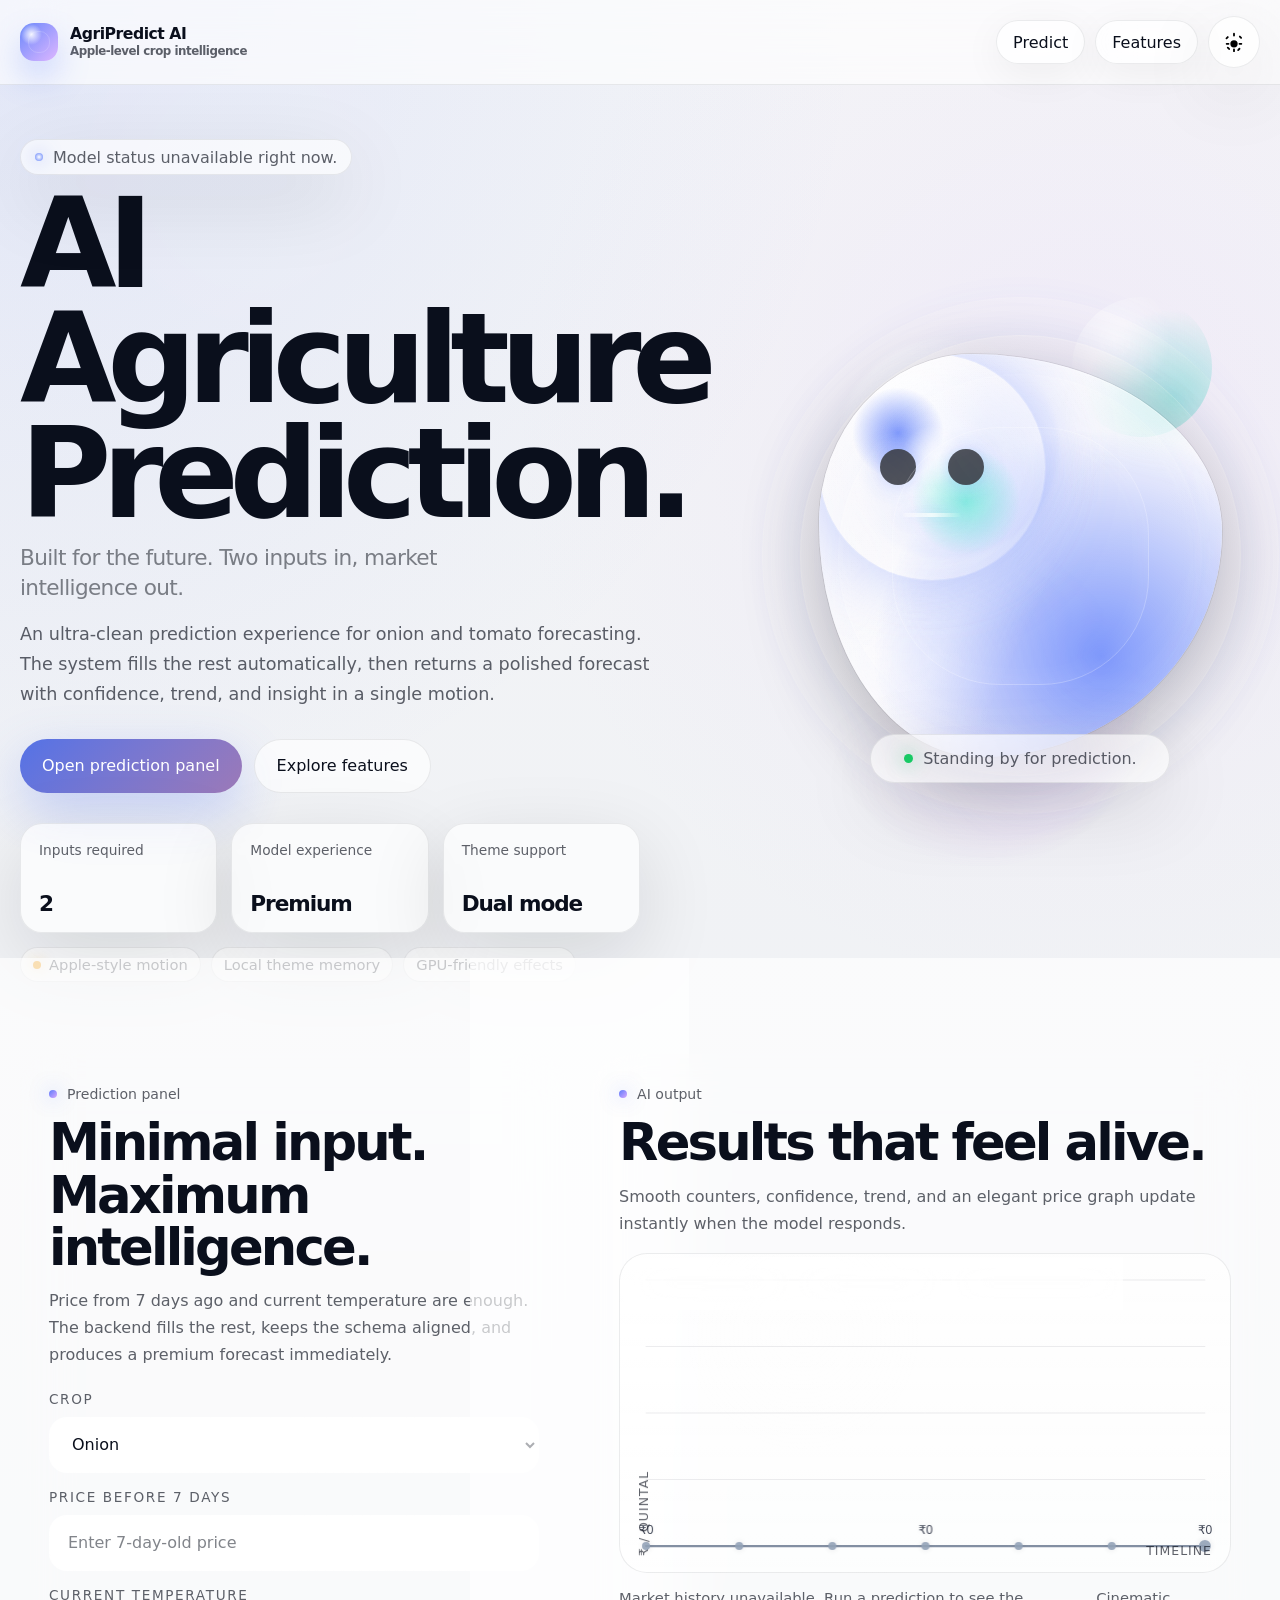
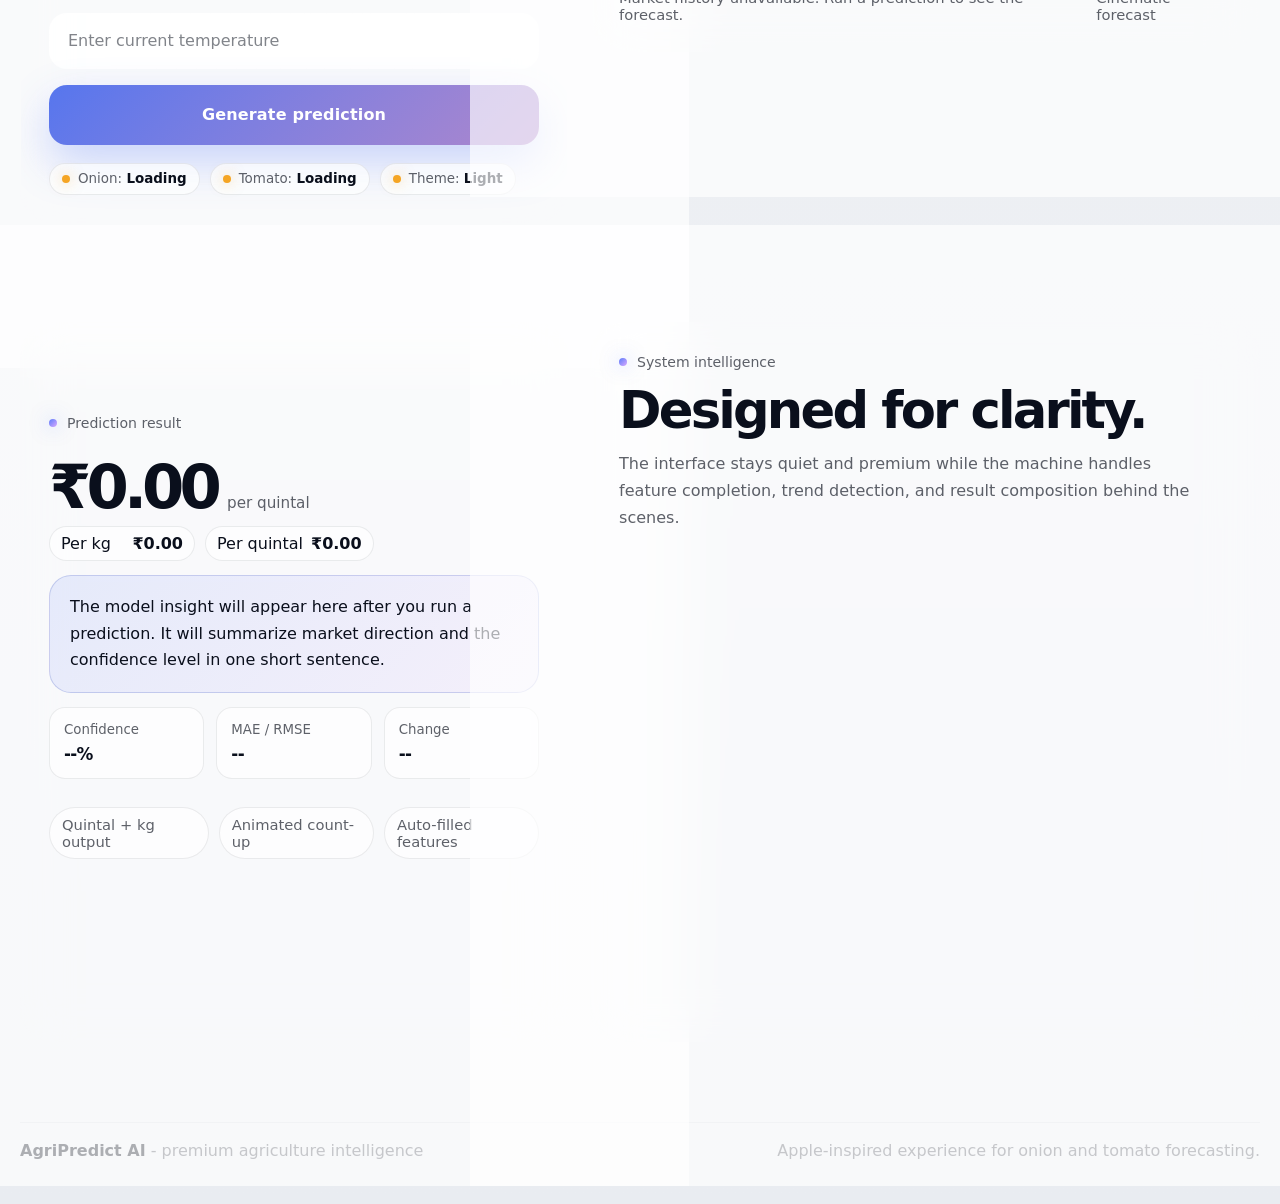
==== commit 884cbf70: "ui: add chart labels and legend" ====
--- a/templates/index.html
+++ b/templates/index.html
@@ -899,6 +899,67 @@
         linear-gradient(180deg, color-mix(in srgb, var(--surface-strong) 82%, transparent), color-mix(in srgb, var(--surface) 92%, transparent));
       border: 1px solid var(--line);
       animation: chartFloat 7s ease-in-out infinite;
+    }
+
+    .chart-legend {
+      position: absolute;
+      top: 14px;
+      left: 14px;
+      z-index: 2;
+      display: flex;
+      gap: 10px;
+      flex-wrap: wrap;
+      max-width: calc(100% - 28px);
+      pointer-events: none;
+    }
+
+    .chart-tag {
+      display: inline-flex;
+      align-items: center;
+      gap: 8px;
+      padding: 7px 10px;
+      border-radius: 999px;
+      background: color-mix(in srgb, var(--surface) 84%, transparent);
+      border: 1px solid var(--line);
+      color: var(--text);
+      font-size: 0.78rem;
+      font-weight: 600;
+      backdrop-filter: blur(18px);
+    }
+
+    .chart-swatch {
+      width: 10px;
+      height: 10px;
+      border-radius: 999px;
+      flex: 0 0 auto;
+      box-shadow: 0 0 14px currentColor;
+    }
+
+    .swatch-history { color: #94a3b8; background: #94a3b8; }
+    .swatch-forecast { color: #5b7cfa; background: #5b7cfa; }
+    .swatch-boundary { color: #e2e8f0; background: linear-gradient(180deg, rgba(255,255,255,.95), rgba(148,163,184,.95)); }
+
+    .chart-axis-label {
+      position: absolute;
+      z-index: 2;
+      color: var(--muted);
+      font-size: 0.78rem;
+      letter-spacing: 0.08em;
+      text-transform: uppercase;
+      pointer-events: none;
+    }
+
+    .chart-axis-y {
+      left: 16px;
+      bottom: 16px;
+      writing-mode: vertical-rl;
+      transform: rotate(180deg);
+      transform-origin: center;
+    }
+
+    .chart-axis-x {
+      right: 18px;
+      bottom: 14px;
     }
 
     canvas {
@@ -1327,6 +1388,13 @@
               </div>
 
               <div class="chart-wrap">
+                <div class="chart-legend" aria-label="Chart legend">
+                  <span class="chart-tag"><span class="chart-swatch swatch-history"></span>Historical prices</span>
+                  <span class="chart-tag"><span class="chart-swatch swatch-forecast"></span>Forecast trend</span>
+                  <span class="chart-tag"><span class="chart-swatch swatch-boundary"></span>Forecast boundary</span>
+                </div>
+                <div class="chart-axis-label chart-axis-y">₹ / quintal</div>
+                <div class="chart-axis-label chart-axis-x">Timeline</div>
                 <canvas id="forecastCanvas"></canvas>
               </div>
 
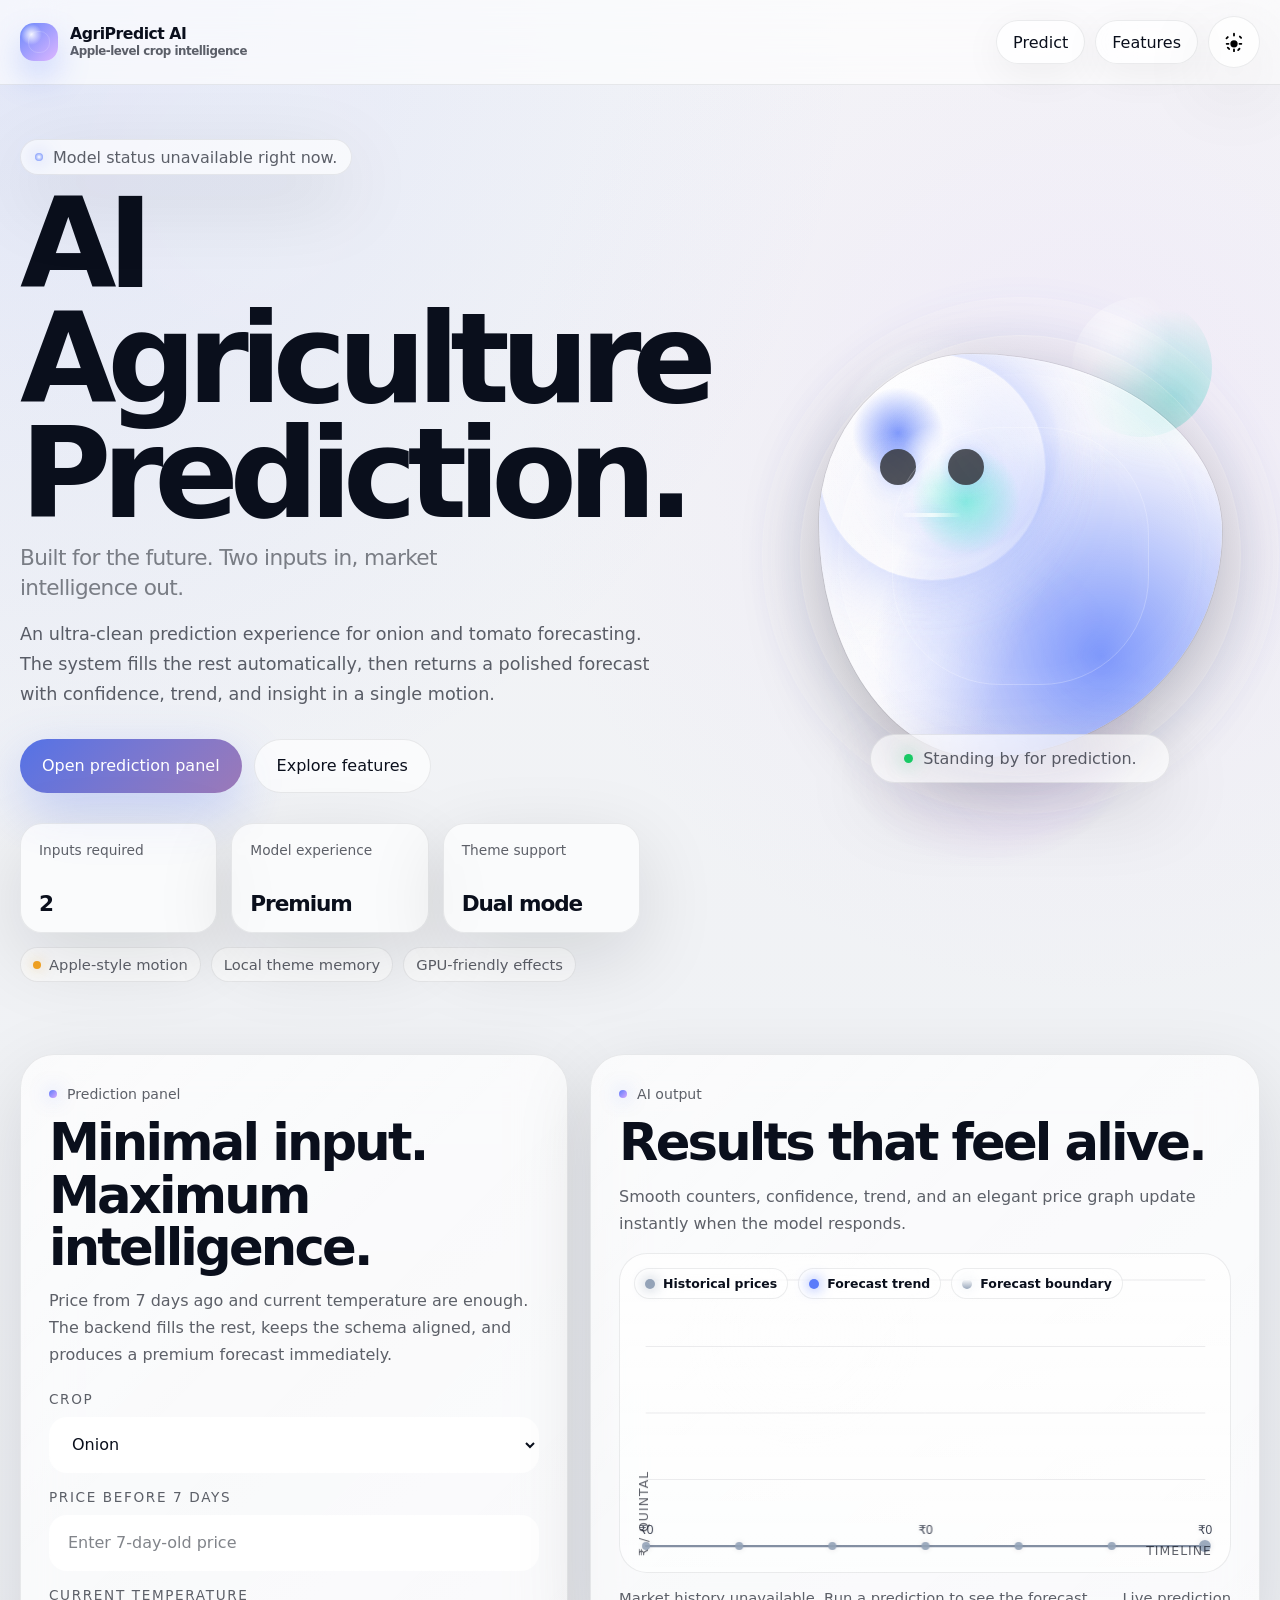
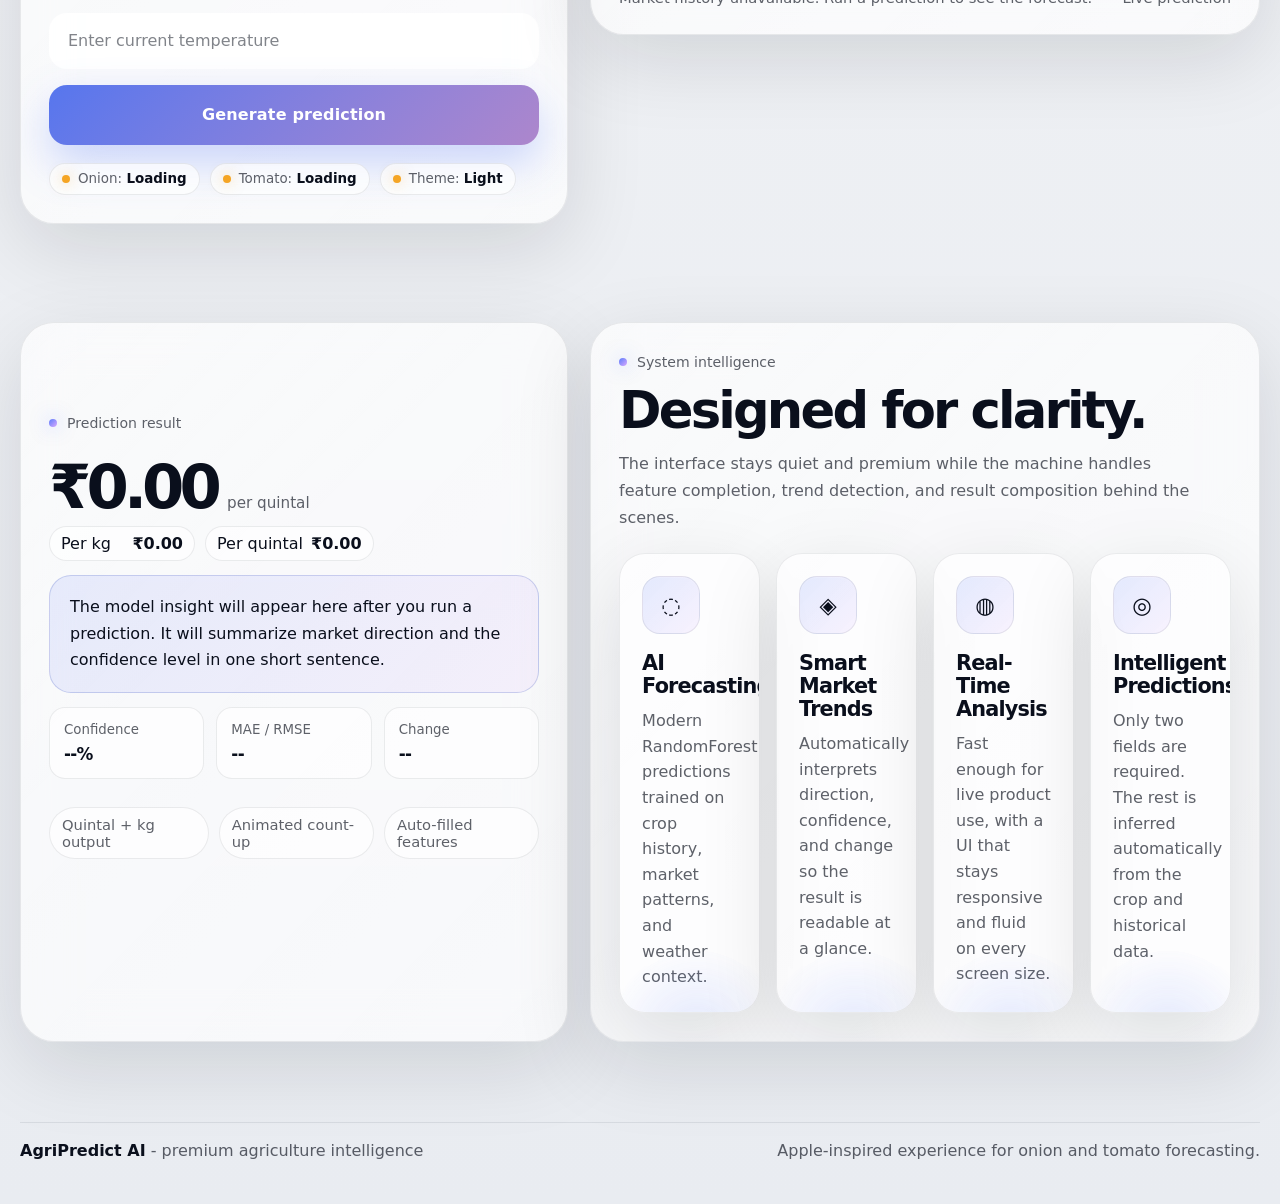
==== commit 5b74d10e: "ui: change forecast captions to prediction complete" ====
--- a/templates/index.html
+++ b/templates/index.html
@@ -1400,7 +1400,7 @@
 
               <div class="chart-caption">
                 <span id="chartCaptionLeft">Waiting for your input.</span>
-                <span id="chartCaptionRight">Cinematic forecast</span>
+                <span id="chartCaptionRight">Live prediction</span>
               </div>
             </div>
           </div>
@@ -1833,7 +1833,7 @@
           errorValue.textContent = `${data.mae ?? '--'} / ${data.rmse ?? '--'}`;
           changeValue.textContent = `${Number(data.change_pct || 0).toFixed(1)}%`;
           insightText.textContent = buildInsight(data);
-          aiMessage.textContent = 'Forecast generated successfully.';
+          aiMessage.textContent = 'Prediction generated successfully.';
 
           const forecast = Array.isArray(data.forecast) && data.forecast.length ? data.forecast : [price * 0.96, price * 0.98, price, price * 1.01, price * 1.02, price * 1.03, price * 1.04];
           const previousCommodity = activeCommodity;
@@ -1843,7 +1843,7 @@
             await loadMarketSeries(commodity);
           }
           drawForecast({ historical: lastHistorical.length ? lastHistorical.slice(-14) : [], forecast: lastForecast });
-          chartCaptionLeft.textContent = `${commodity} forecast updated.`;
+          chartCaptionLeft.textContent = `${commodity} prediction complete.`;
           document.getElementById('themeStateText').textContent = activeTheme === 'dark' ? 'Dark' : 'Light';
           resultsTab?.scrollIntoView({ behavior: 'smooth', block: 'start' });
         } catch (error) {
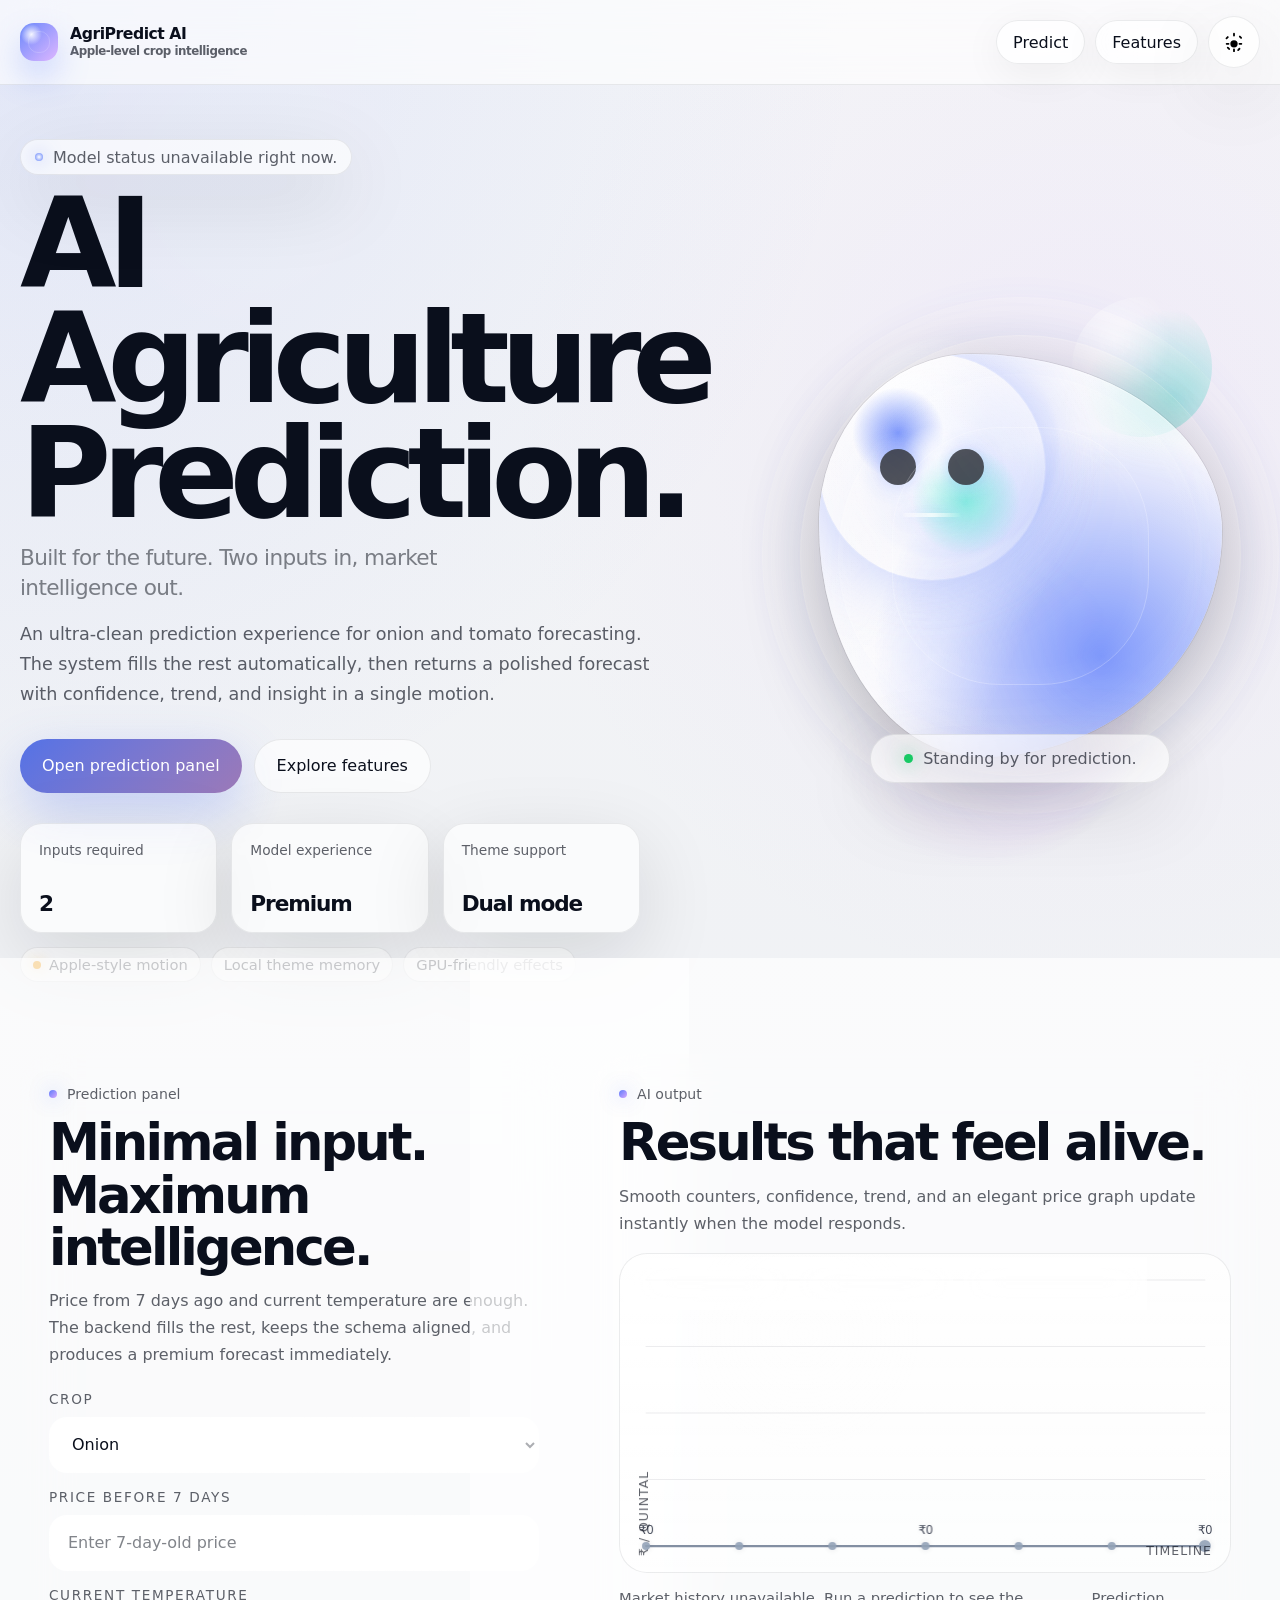
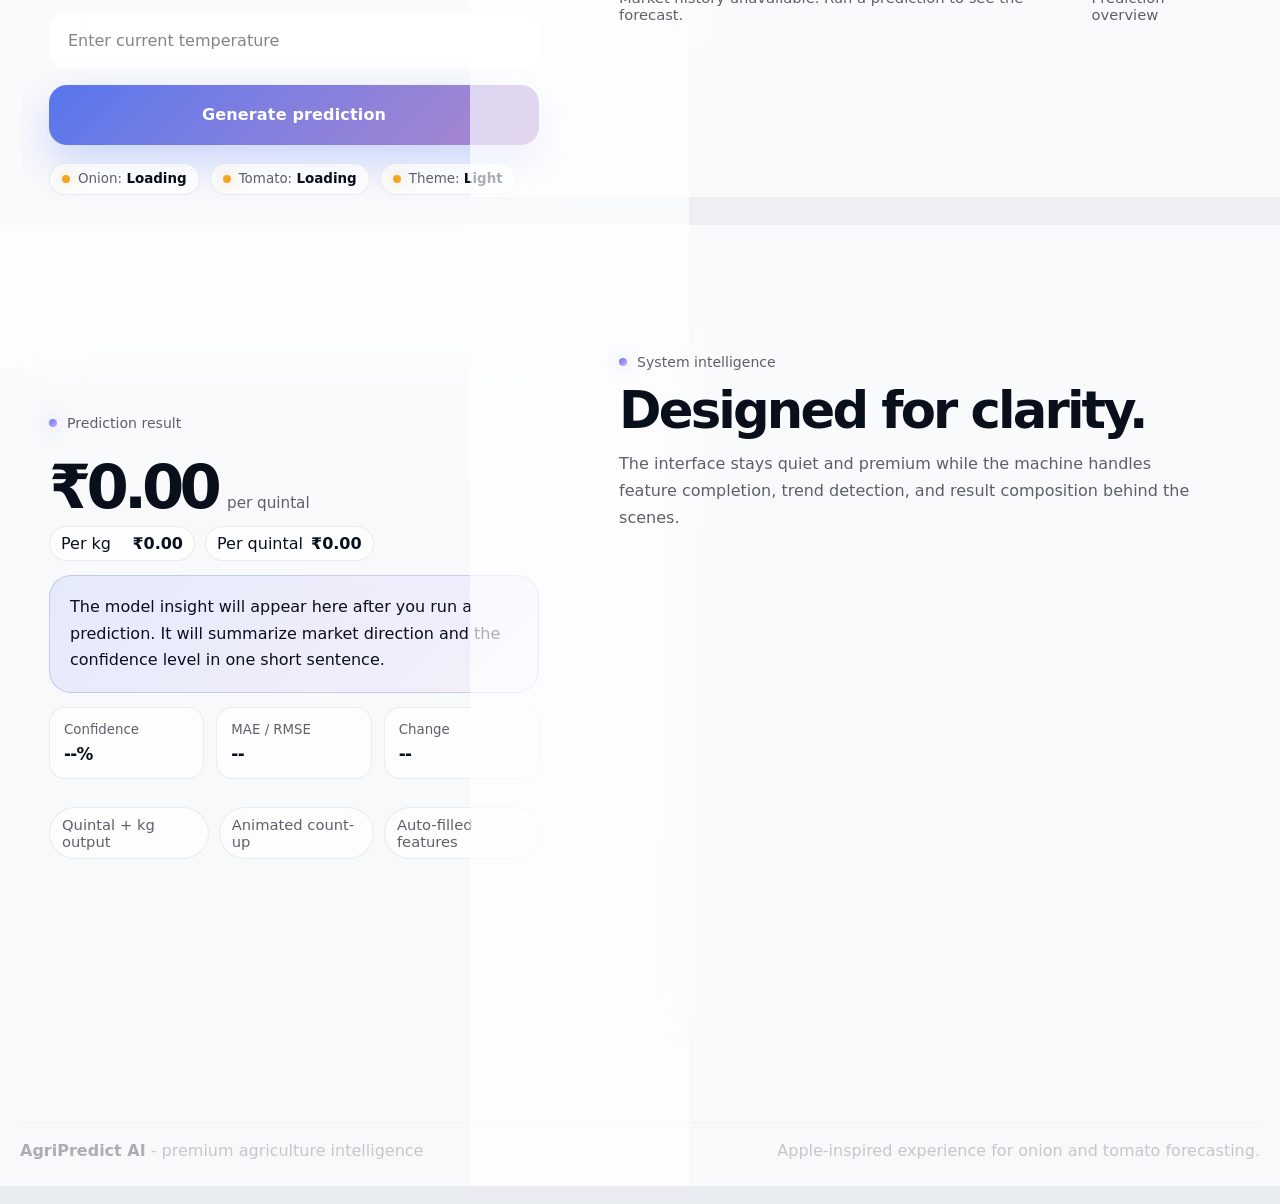
==== commit ce208497: "ui: rename chart copy to prediction wording" ====
--- a/templates/index.html
+++ b/templates/index.html
@@ -1390,8 +1390,8 @@
               <div class="chart-wrap">
                 <div class="chart-legend" aria-label="Chart legend">
                   <span class="chart-tag"><span class="chart-swatch swatch-history"></span>Historical prices</span>
-                  <span class="chart-tag"><span class="chart-swatch swatch-forecast"></span>Forecast trend</span>
-                  <span class="chart-tag"><span class="chart-swatch swatch-boundary"></span>Forecast boundary</span>
+                  <span class="chart-tag"><span class="chart-swatch swatch-forecast"></span>Prediction trend</span>
+                  <span class="chart-tag"><span class="chart-swatch swatch-boundary"></span>Prediction boundary</span>
                 </div>
                 <div class="chart-axis-label chart-axis-y">₹ / quintal</div>
                 <div class="chart-axis-label chart-axis-x">Timeline</div>
@@ -1400,7 +1400,7 @@
 
               <div class="chart-caption">
                 <span id="chartCaptionLeft">Waiting for your input.</span>
-                <span id="chartCaptionRight">Live prediction</span>
+                <span id="chartCaptionRight">Prediction overview</span>
               </div>
             </div>
           </div>
@@ -1596,7 +1596,7 @@
           forecastCtx.fillStyle = activeTheme === 'dark' ? 'rgba(226,232,240,0.72)' : 'rgba(15,23,42,0.54)';
           forecastCtx.font = '600 15px Inter, sans-serif';
           forecastCtx.textAlign = 'center';
-          forecastCtx.fillText('Forecast will appear after prediction', rect.width / 2, rect.height / 2);
+          forecastCtx.fillText('Prediction will appear after submission', rect.width / 2, rect.height / 2);
           forecastCtx.restore();
           return;
         }
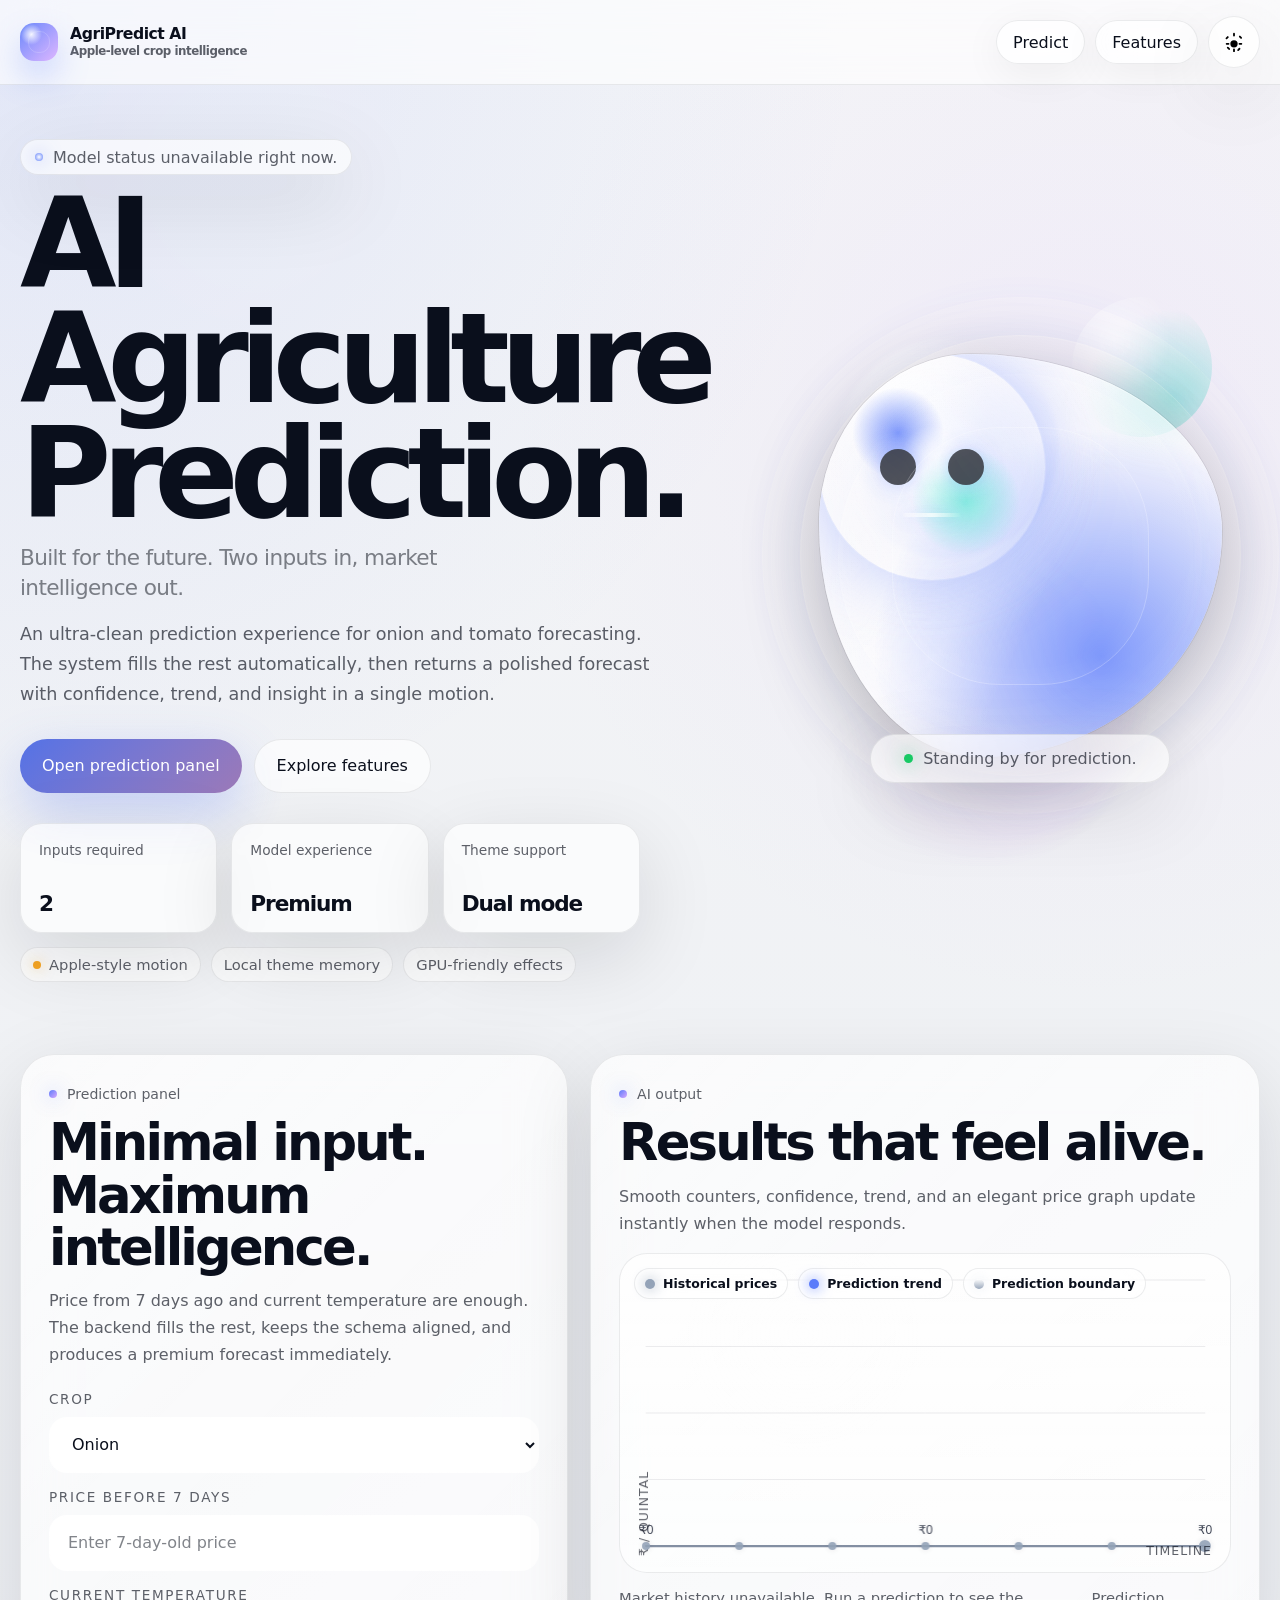
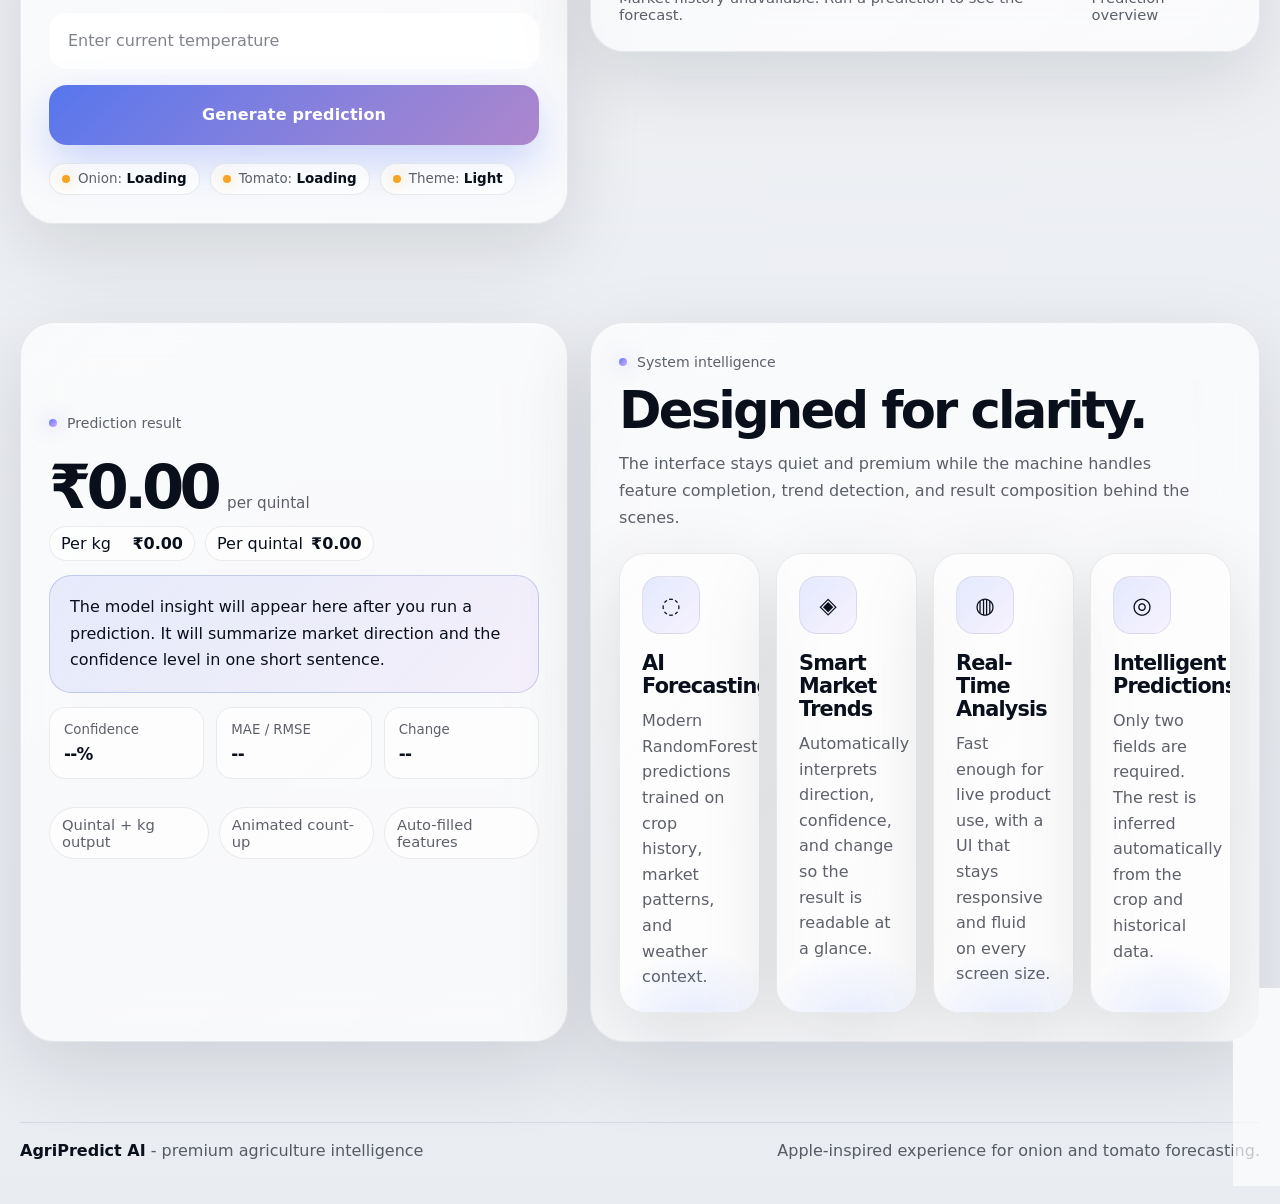
==== commit ac13450c: "fix: add fallback history for render chart" ====
--- a/templates/index.html
+++ b/templates/index.html
@@ -1842,7 +1842,17 @@
           if (!lastHistorical.length || previousCommodity !== commodity) {
             await loadMarketSeries(commodity);
           }
-          drawForecast({ historical: lastHistorical.length ? lastHistorical.slice(-14) : [], forecast: lastForecast });
+          const priceLagValue = Number(priceLag7 || 0);
+          const historyFallback = lastHistorical.length
+            ? lastHistorical.slice(-14)
+            : [
+                priceLagValue * 0.97,
+                priceLagValue * 0.99,
+                priceLagValue,
+                priceLagValue * 1.01,
+              ].filter((value) => Number.isFinite(value) && value > 0);
+          const combinedHistory = historyFallback.length ? historyFallback : [price * 0.98, price * 0.99, price];
+          drawForecast({ historical: combinedHistory, forecast: lastForecast });
           chartCaptionLeft.textContent = `${commodity} prediction complete.`;
           document.getElementById('themeStateText').textContent = activeTheme === 'dark' ? 'Dark' : 'Light';
           resultsTab?.scrollIntoView({ behavior: 'smooth', block: 'start' });
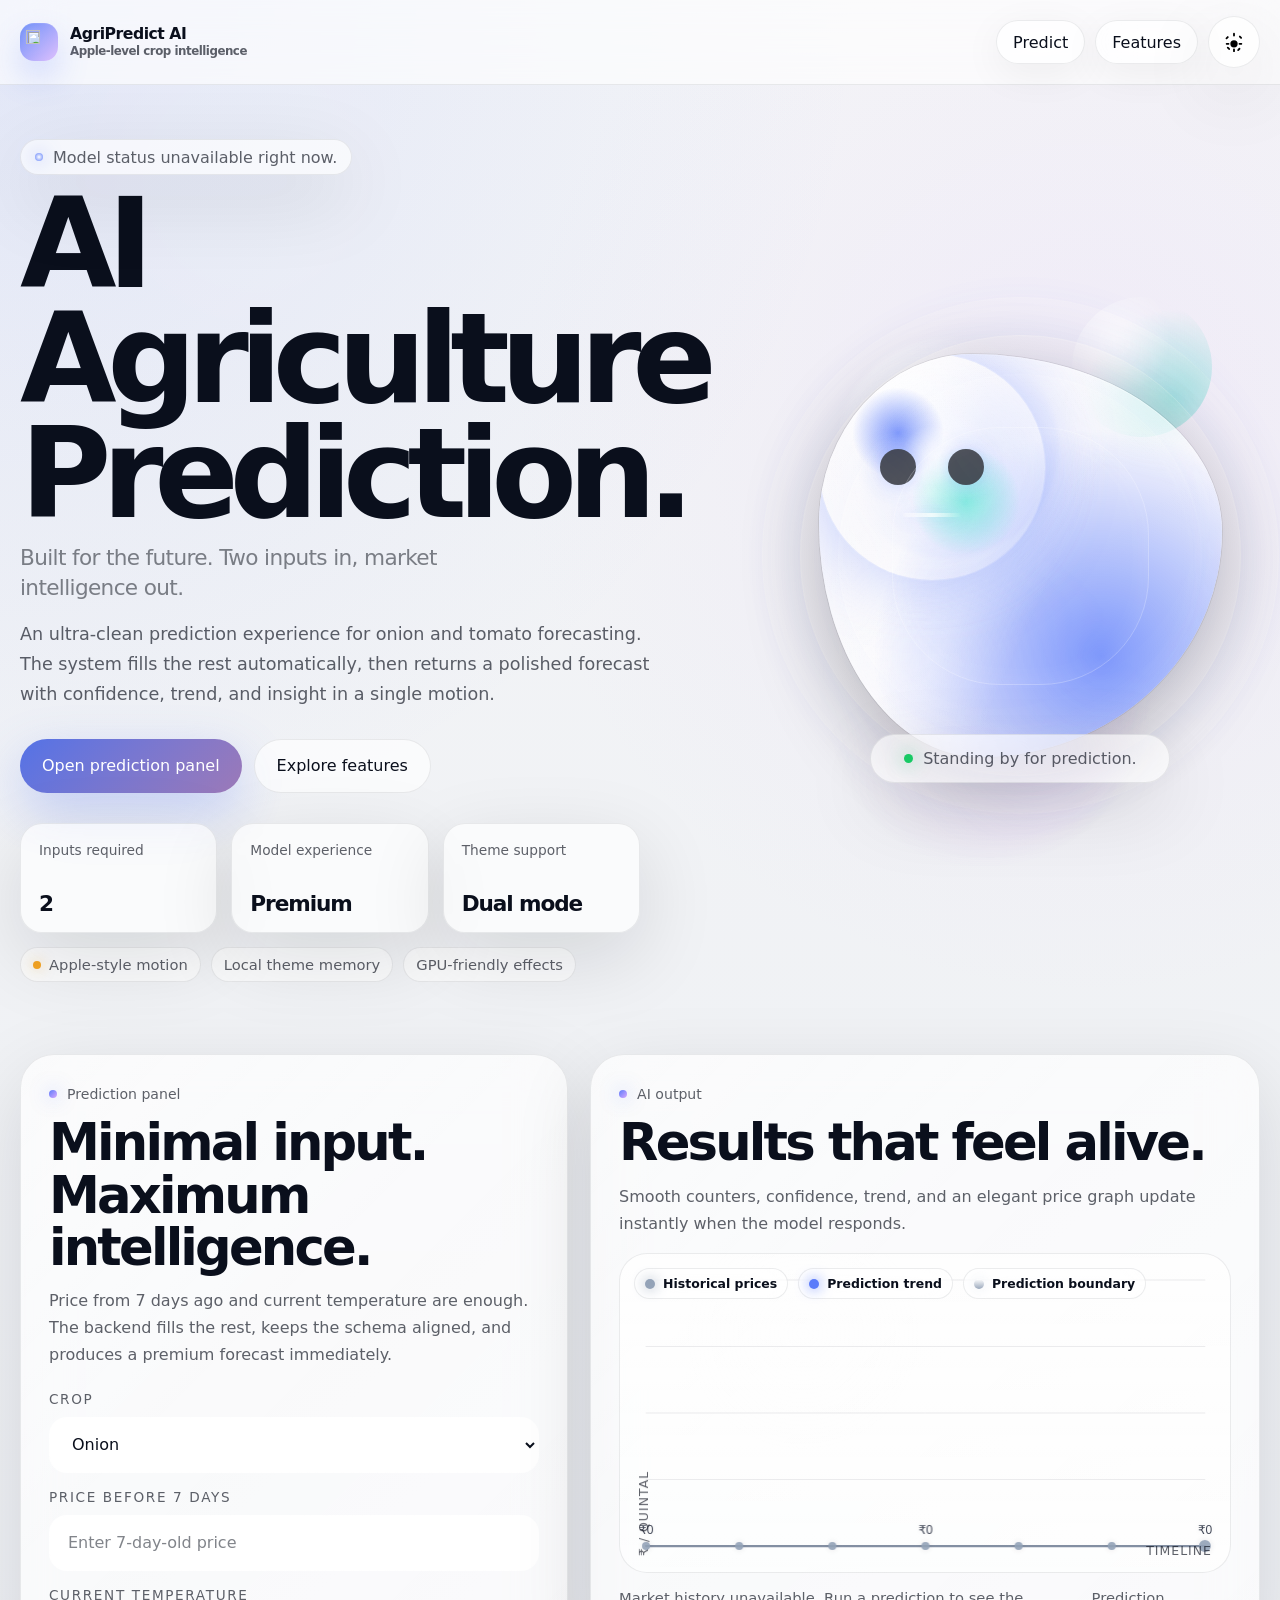
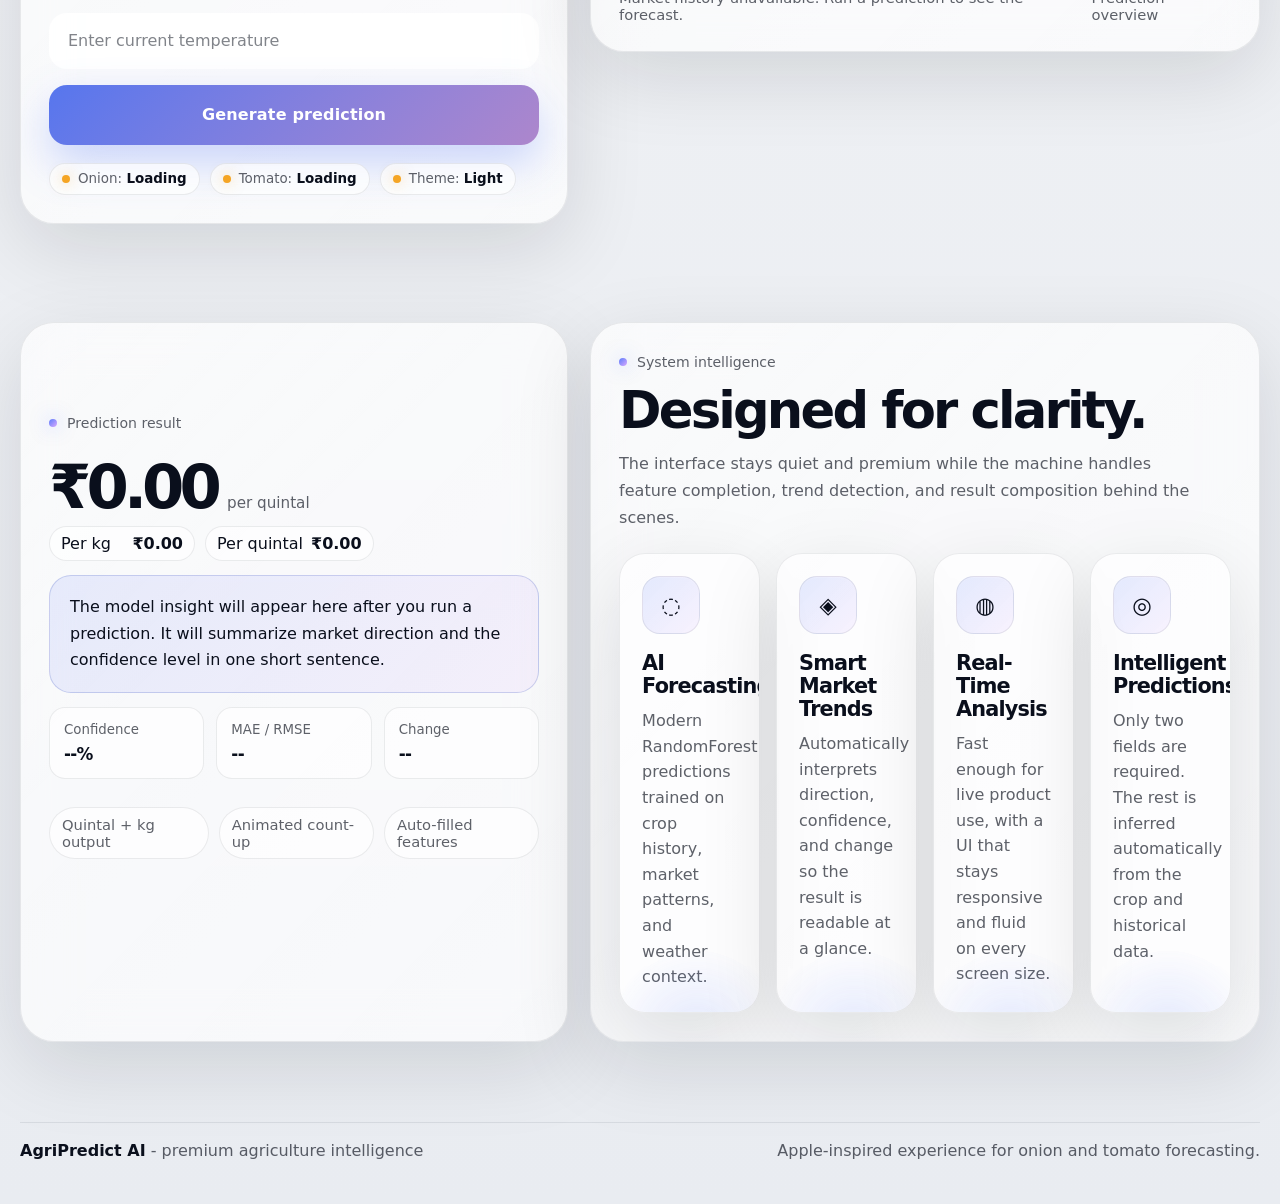
==== commit 94a5a96b: "fix: make forecast chart data driven" ====
--- a/templates/index.html
+++ b/templates/index.html
@@ -128,21 +128,21 @@
       height: 38px;
       border-radius: 14px;
       background:
-        radial-gradient(circle at 30% 30%, rgba(255,255,255,0.9), transparent 28%),
-        linear-gradient(135deg, color-mix(in srgb, var(--accent) 92%, white 8%), color-mix(in srgb, var(--accent-3) 84%, white 16%));
-      box-shadow: 0 16px 32px color-mix(in srgb, var(--accent) 28%, transparent);
+        radial-gradient(circle at 30% 30%, rgba(255,255,255,0.12), transparent 30%),
+        linear-gradient(135deg, color-mix(in srgb, var(--accent) 88%, #d5ffe6 12%), color-mix(in srgb, var(--accent-3) 72%, #f2fff7 28%));
+      box-shadow: 0 16px 32px color-mix(in srgb, var(--accent) 24%, transparent), inset 0 1px 0 rgba(255,255,255,0.08);
       position: relative;
       overflow: hidden;
       animation: brandFloat 5.5s ease-in-out infinite;
     }
 
-    .brand-mark::after {
-      content: "";
+    .brand-mark img {
       position: absolute;
-      inset: 8px;
-      border-radius: 10px;
-      border: 1px solid rgba(255,255,255,0.3);
-      opacity: 0.55;
+      inset: 6px;
+      width: calc(100% - 12px);
+      height: calc(100% - 12px);
+      object-fit: contain;
+      filter: drop-shadow(0 0 10px rgba(255,255,255,0.18));
     }
 
     .brand-copy {
@@ -1266,7 +1266,9 @@
     <header class="topbar">
       <div class="container topbar-inner">
         <a class="brand" href="#top" aria-label="AgriPredict AI home">
-          <span class="brand-mark" aria-hidden="true"></span>
+          <span class="brand-mark" aria-hidden="true">
+            <img src="/static/images/agri-ai-logo.svg" alt="">
+          </span>
           <span class="brand-copy">
             <strong>AgriPredict AI</strong>
             <span>Apple-level crop intelligence</span>
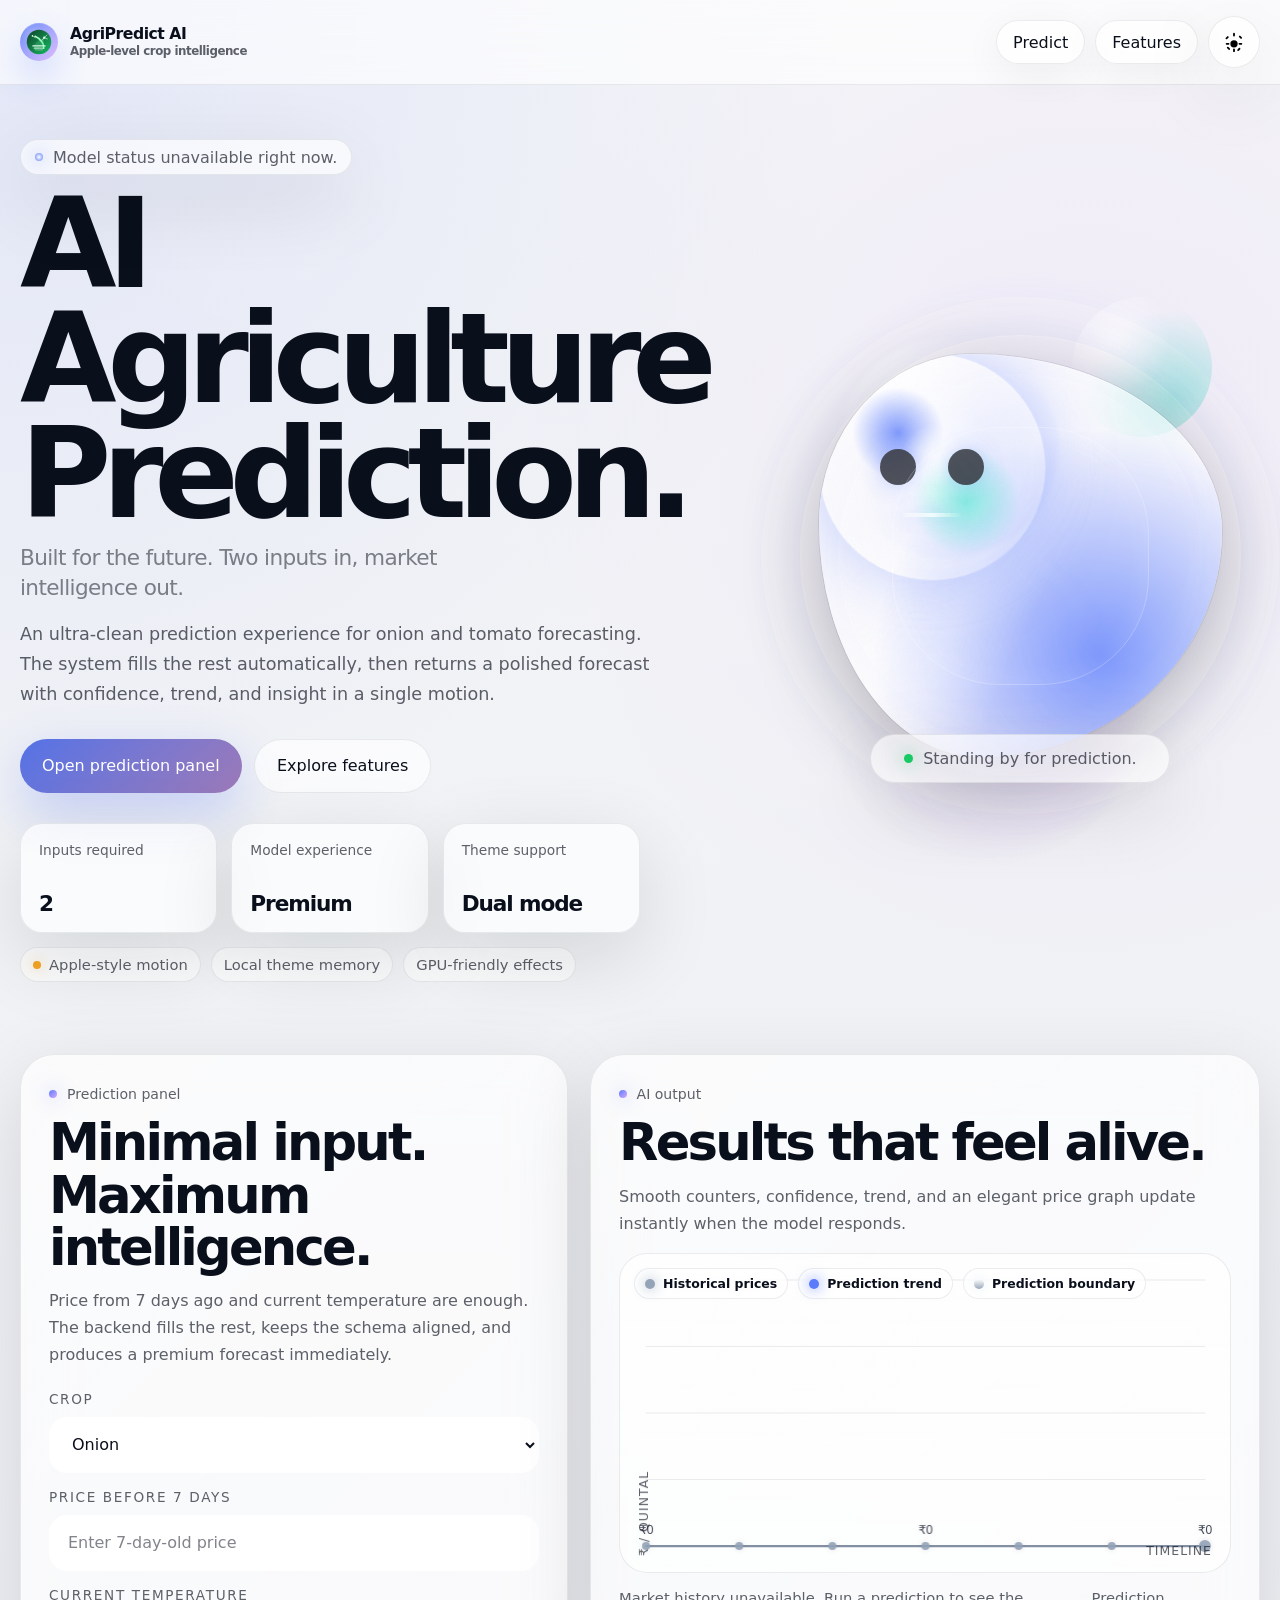
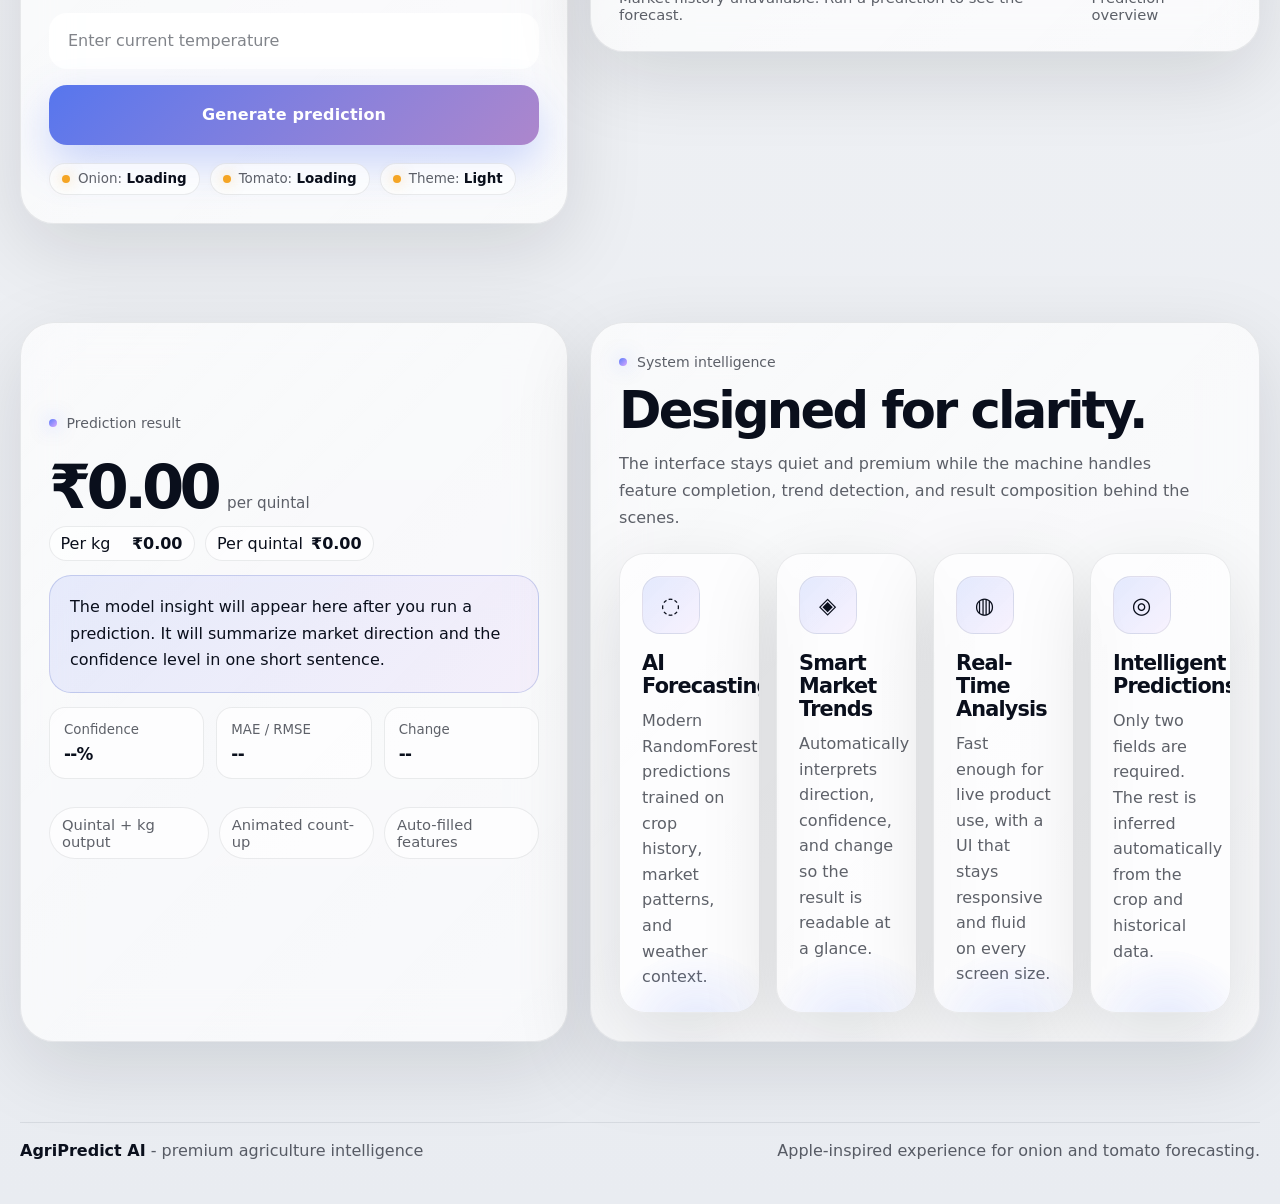
==== commit 9d7d6b6d: "ui: replace brand mark with ai agriculture icon" ====
--- a/templates/index.html
+++ b/templates/index.html
@@ -126,23 +126,23 @@
     .brand-mark {
       width: 38px;
       height: 38px;
-      border-radius: 14px;
+      border-radius: 50%;
       background:
-        radial-gradient(circle at 30% 30%, rgba(255,255,255,0.12), transparent 30%),
-        linear-gradient(135deg, color-mix(in srgb, var(--accent) 88%, #d5ffe6 12%), color-mix(in srgb, var(--accent-3) 72%, #f2fff7 28%));
-      box-shadow: 0 16px 32px color-mix(in srgb, var(--accent) 24%, transparent), inset 0 1px 0 rgba(255,255,255,0.08);
+        radial-gradient(circle at 30% 28%, rgba(255,255,255,0.16), transparent 30%),
+        linear-gradient(135deg, color-mix(in srgb, var(--accent) 90%, #d9ffe8 10%), color-mix(in srgb, var(--accent-3) 78%, #f4fff7 22%));
+      box-shadow: 0 16px 32px color-mix(in srgb, var(--accent) 24%, transparent), inset 0 1px 0 rgba(255,255,255,0.12);
       position: relative;
       overflow: hidden;
       animation: brandFloat 5.5s ease-in-out infinite;
     }
 
-    .brand-mark img {
+    .brand-mark svg {
       position: absolute;
-      inset: 6px;
-      width: calc(100% - 12px);
-      height: calc(100% - 12px);
-      object-fit: contain;
-      filter: drop-shadow(0 0 10px rgba(255,255,255,0.18));
+      inset: 5px;
+      width: calc(100% - 10px);
+      height: calc(100% - 10px);
+      display: block;
+      filter: drop-shadow(0 0 8px rgba(255,255,255,0.16));
     }
 
     .brand-copy {
@@ -1267,7 +1267,28 @@
       <div class="container topbar-inner">
         <a class="brand" href="#top" aria-label="AgriPredict AI home">
           <span class="brand-mark" aria-hidden="true">
-            <img src="/static/images/agri-ai-logo.svg" alt="">
+            <svg viewBox="0 0 64 64" role="img" aria-hidden="true" focusable="false">
+              <defs>
+                <linearGradient id="brandBg" x1="8" y1="8" x2="56" y2="56" gradientUnits="userSpaceOnUse">
+                  <stop offset="0%" stop-color="#0f4a2d" />
+                  <stop offset="100%" stop-color="#15b35f" />
+                </linearGradient>
+                <linearGradient id="brandLeaf" x1="18" y1="14" x2="46" y2="50" gradientUnits="userSpaceOnUse">
+                  <stop offset="0%" stop-color="#c7ffd7" />
+                  <stop offset="100%" stop-color="#59f09a" />
+                </linearGradient>
+              </defs>
+              <circle cx="32" cy="32" r="28" fill="url(#brandBg)" />
+              <path d="M20 40c7-10 15-16 24-18 0 8-3 15-9 21-5 5-10 7-15 7 0-3 0-7 0-10Z" fill="url(#brandLeaf)" opacity="0.18" />
+              <path d="M23 19c7 3 12 7 16 13 3 4 4 9 4 14" fill="none" stroke="url(#brandLeaf)" stroke-width="3.7" stroke-linecap="round" stroke-linejoin="round" />
+              <path d="M18 41h28" fill="none" stroke="rgba(233,255,240,0.92)" stroke-width="2.8" stroke-linecap="round" />
+              <path d="M21 46h22" fill="none" stroke="rgba(233,255,240,0.72)" stroke-width="2.3" stroke-linecap="round" />
+              <path d="M24 50h16" fill="none" stroke="rgba(233,255,240,0.54)" stroke-width="1.9" stroke-linecap="round" />
+              <circle cx="44" cy="22" r="2.6" fill="#eafff1" />
+              <path d="M44 22l6-6M44 22l7 3M44 22l-5 6" fill="none" stroke="#eafff1" stroke-width="1.5" stroke-linecap="round" opacity="0.95" />
+              <circle cx="17" cy="18" r="1.8" fill="#eafff1" opacity="0.92" />
+              <path d="M17 18l6 4" fill="none" stroke="#eafff1" stroke-width="1.4" stroke-linecap="round" opacity="0.9" />
+            </svg>
           </span>
           <span class="brand-copy">
             <strong>AgriPredict AI</strong>
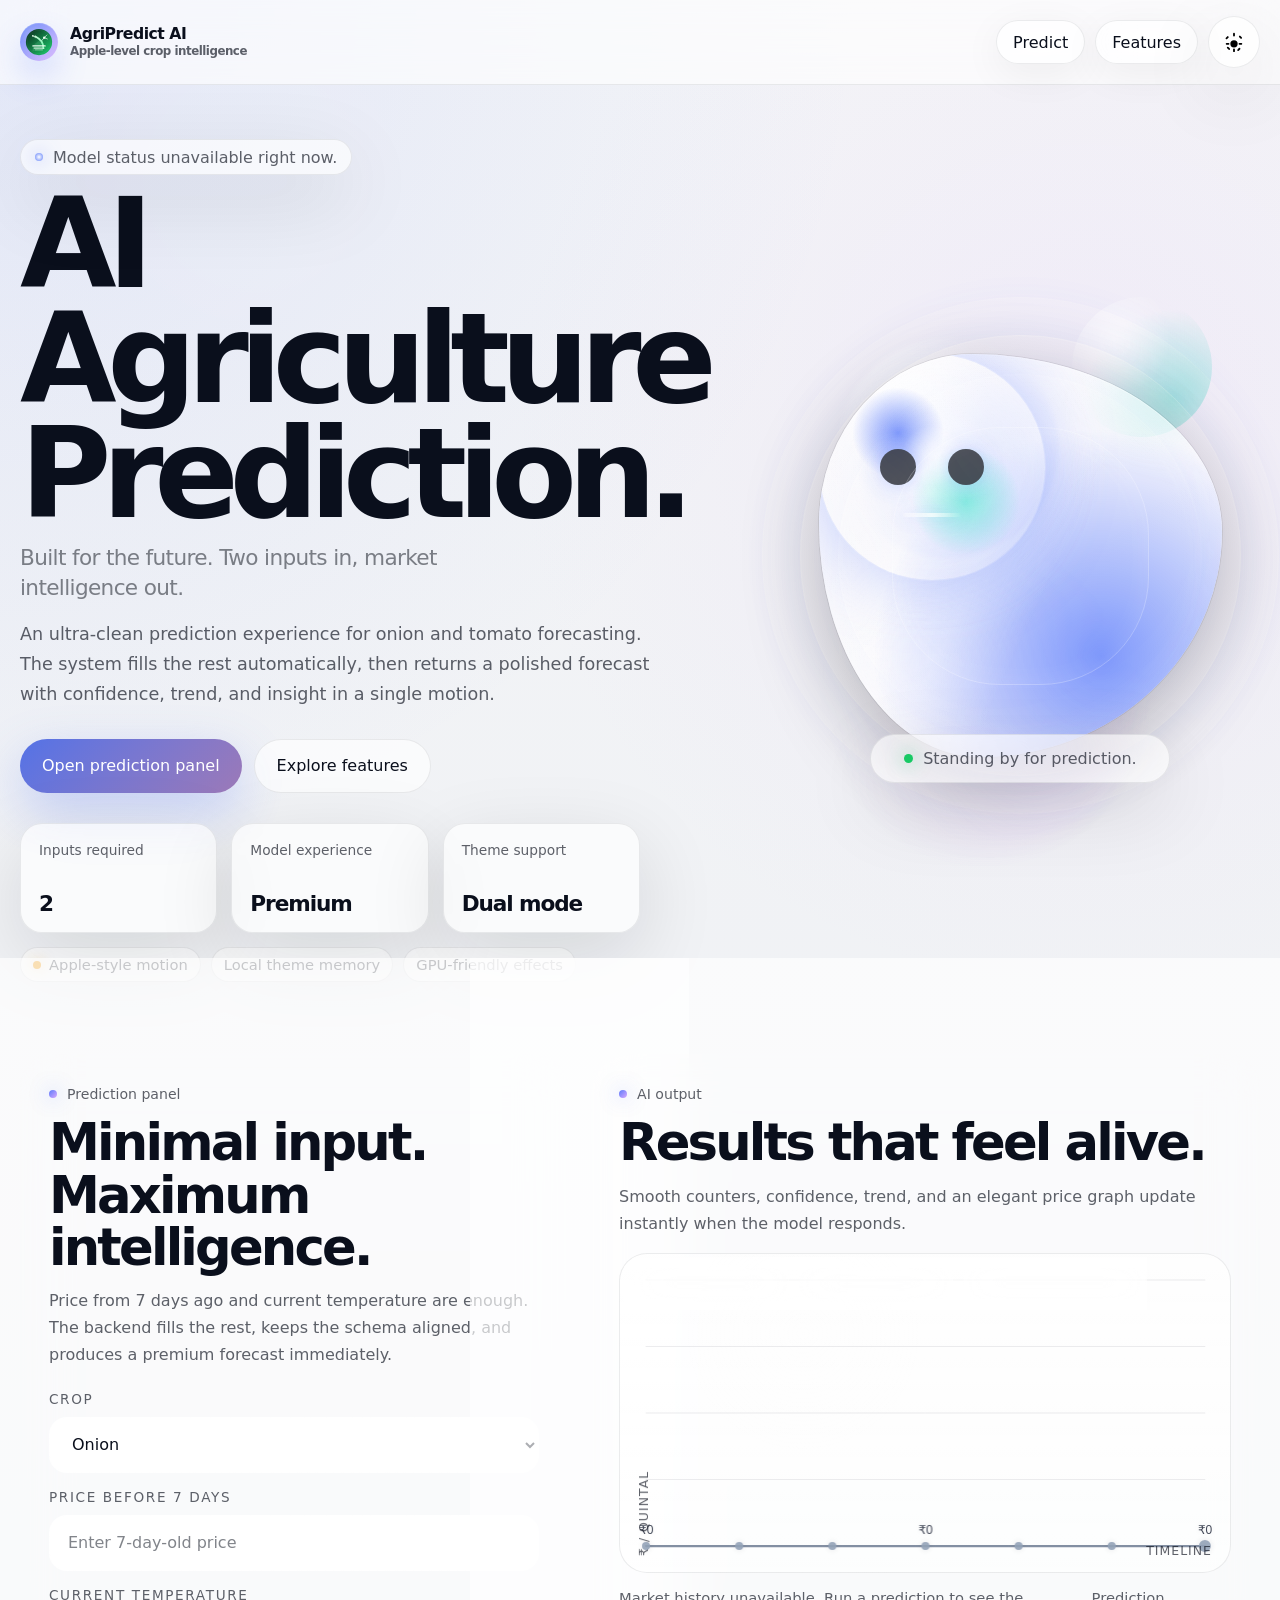
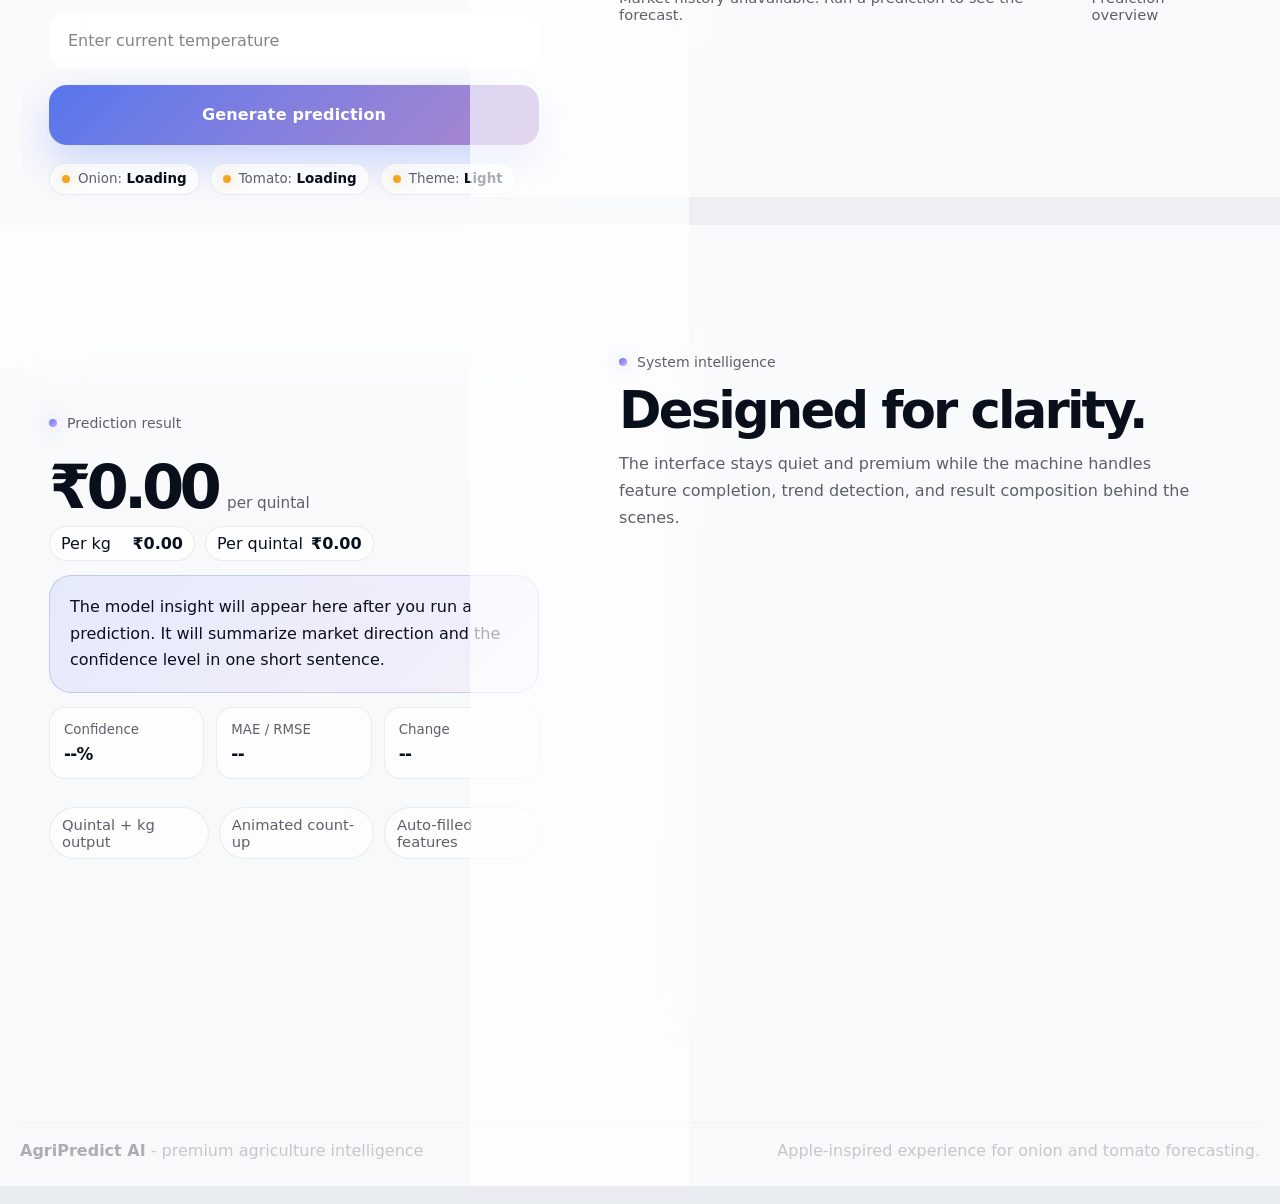
==== commit ab564426: "ui: add ai agriculture favicon and navbar icon" ====
--- a/templates/index.html
+++ b/templates/index.html
@@ -5,6 +5,8 @@
   <meta name="viewport" content="width=device-width, initial-scale=1.0">
   <meta name="color-scheme" content="light dark">
   <title>AgriPredict AI</title>
+  <link rel="icon" type="image/svg+xml" href="/static/images/agri-predict-favicon.svg">
+  <link rel="apple-touch-icon" href="/static/images/agri-predict-favicon.svg">
   <style>
     :root {
       --bg: #f4f5f7;
@@ -136,7 +138,7 @@
       animation: brandFloat 5.5s ease-in-out infinite;
     }
 
-    .brand-mark svg {
+    .brand-mark img {
       position: absolute;
       inset: 5px;
       width: calc(100% - 10px);
@@ -1267,28 +1269,7 @@
       <div class="container topbar-inner">
         <a class="brand" href="#top" aria-label="AgriPredict AI home">
           <span class="brand-mark" aria-hidden="true">
-            <svg viewBox="0 0 64 64" role="img" aria-hidden="true" focusable="false">
-              <defs>
-                <linearGradient id="brandBg" x1="8" y1="8" x2="56" y2="56" gradientUnits="userSpaceOnUse">
-                  <stop offset="0%" stop-color="#0f4a2d" />
-                  <stop offset="100%" stop-color="#15b35f" />
-                </linearGradient>
-                <linearGradient id="brandLeaf" x1="18" y1="14" x2="46" y2="50" gradientUnits="userSpaceOnUse">
-                  <stop offset="0%" stop-color="#c7ffd7" />
-                  <stop offset="100%" stop-color="#59f09a" />
-                </linearGradient>
-              </defs>
-              <circle cx="32" cy="32" r="28" fill="url(#brandBg)" />
-              <path d="M20 40c7-10 15-16 24-18 0 8-3 15-9 21-5 5-10 7-15 7 0-3 0-7 0-10Z" fill="url(#brandLeaf)" opacity="0.18" />
-              <path d="M23 19c7 3 12 7 16 13 3 4 4 9 4 14" fill="none" stroke="url(#brandLeaf)" stroke-width="3.7" stroke-linecap="round" stroke-linejoin="round" />
-              <path d="M18 41h28" fill="none" stroke="rgba(233,255,240,0.92)" stroke-width="2.8" stroke-linecap="round" />
-              <path d="M21 46h22" fill="none" stroke="rgba(233,255,240,0.72)" stroke-width="2.3" stroke-linecap="round" />
-              <path d="M24 50h16" fill="none" stroke="rgba(233,255,240,0.54)" stroke-width="1.9" stroke-linecap="round" />
-              <circle cx="44" cy="22" r="2.6" fill="#eafff1" />
-              <path d="M44 22l6-6M44 22l7 3M44 22l-5 6" fill="none" stroke="#eafff1" stroke-width="1.5" stroke-linecap="round" opacity="0.95" />
-              <circle cx="17" cy="18" r="1.8" fill="#eafff1" opacity="0.92" />
-              <path d="M17 18l6 4" fill="none" stroke="#eafff1" stroke-width="1.4" stroke-linecap="round" opacity="0.9" />
-            </svg>
+            <img src="/static/images/agri-predict-favicon.svg" alt="">
           </span>
           <span class="brand-copy">
             <strong>AgriPredict AI</strong>
